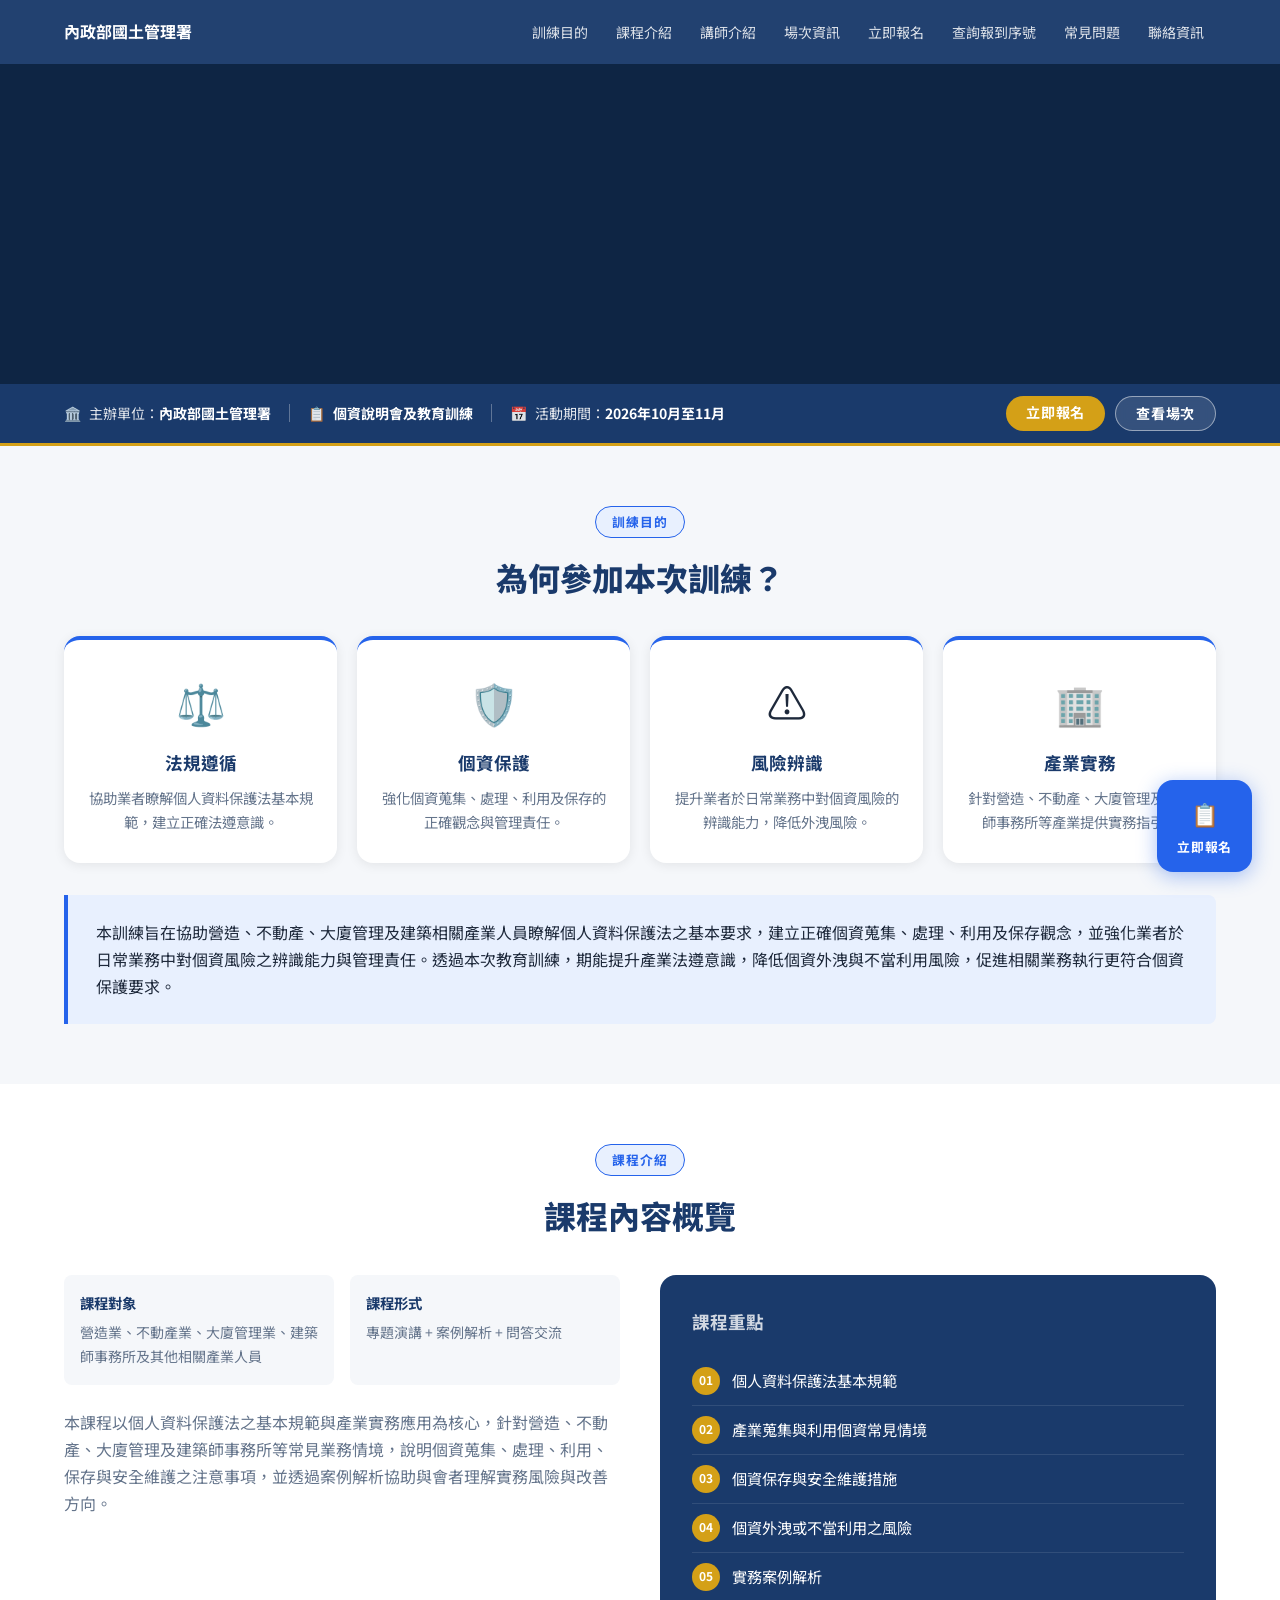
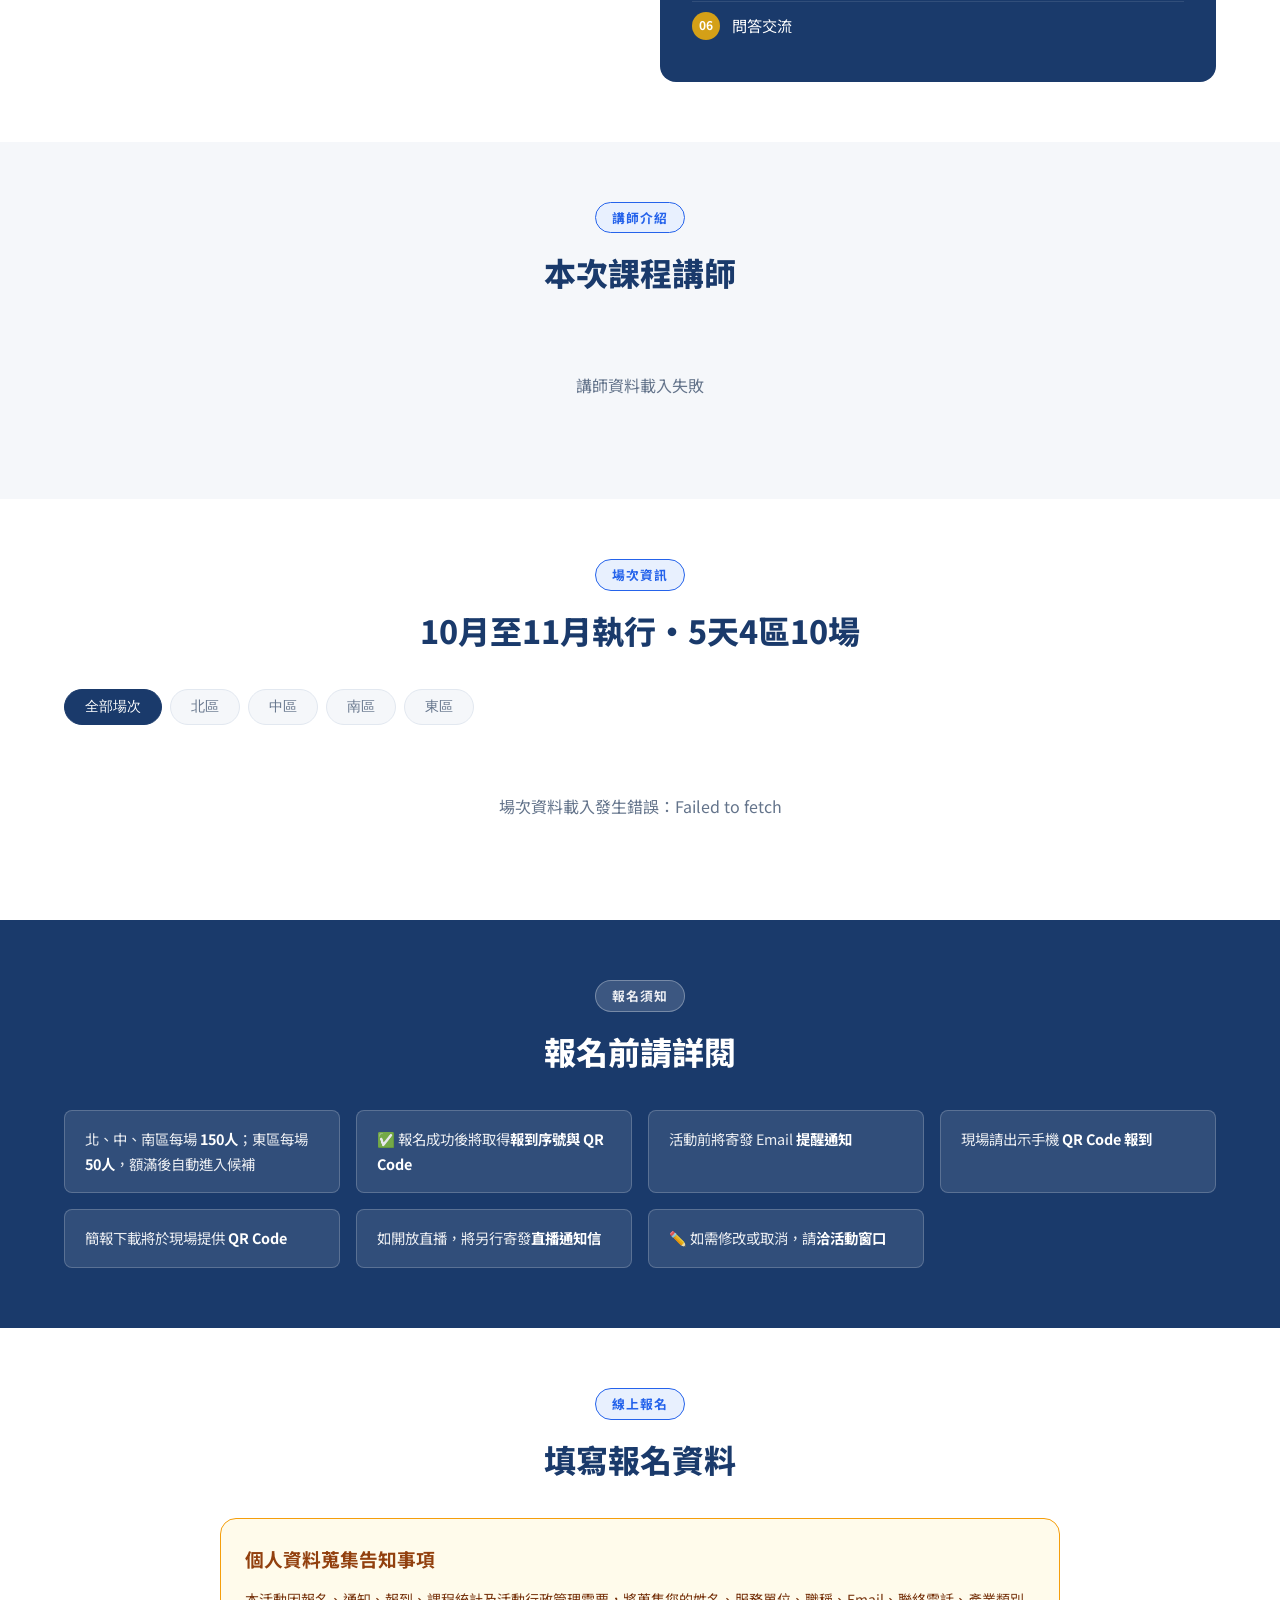
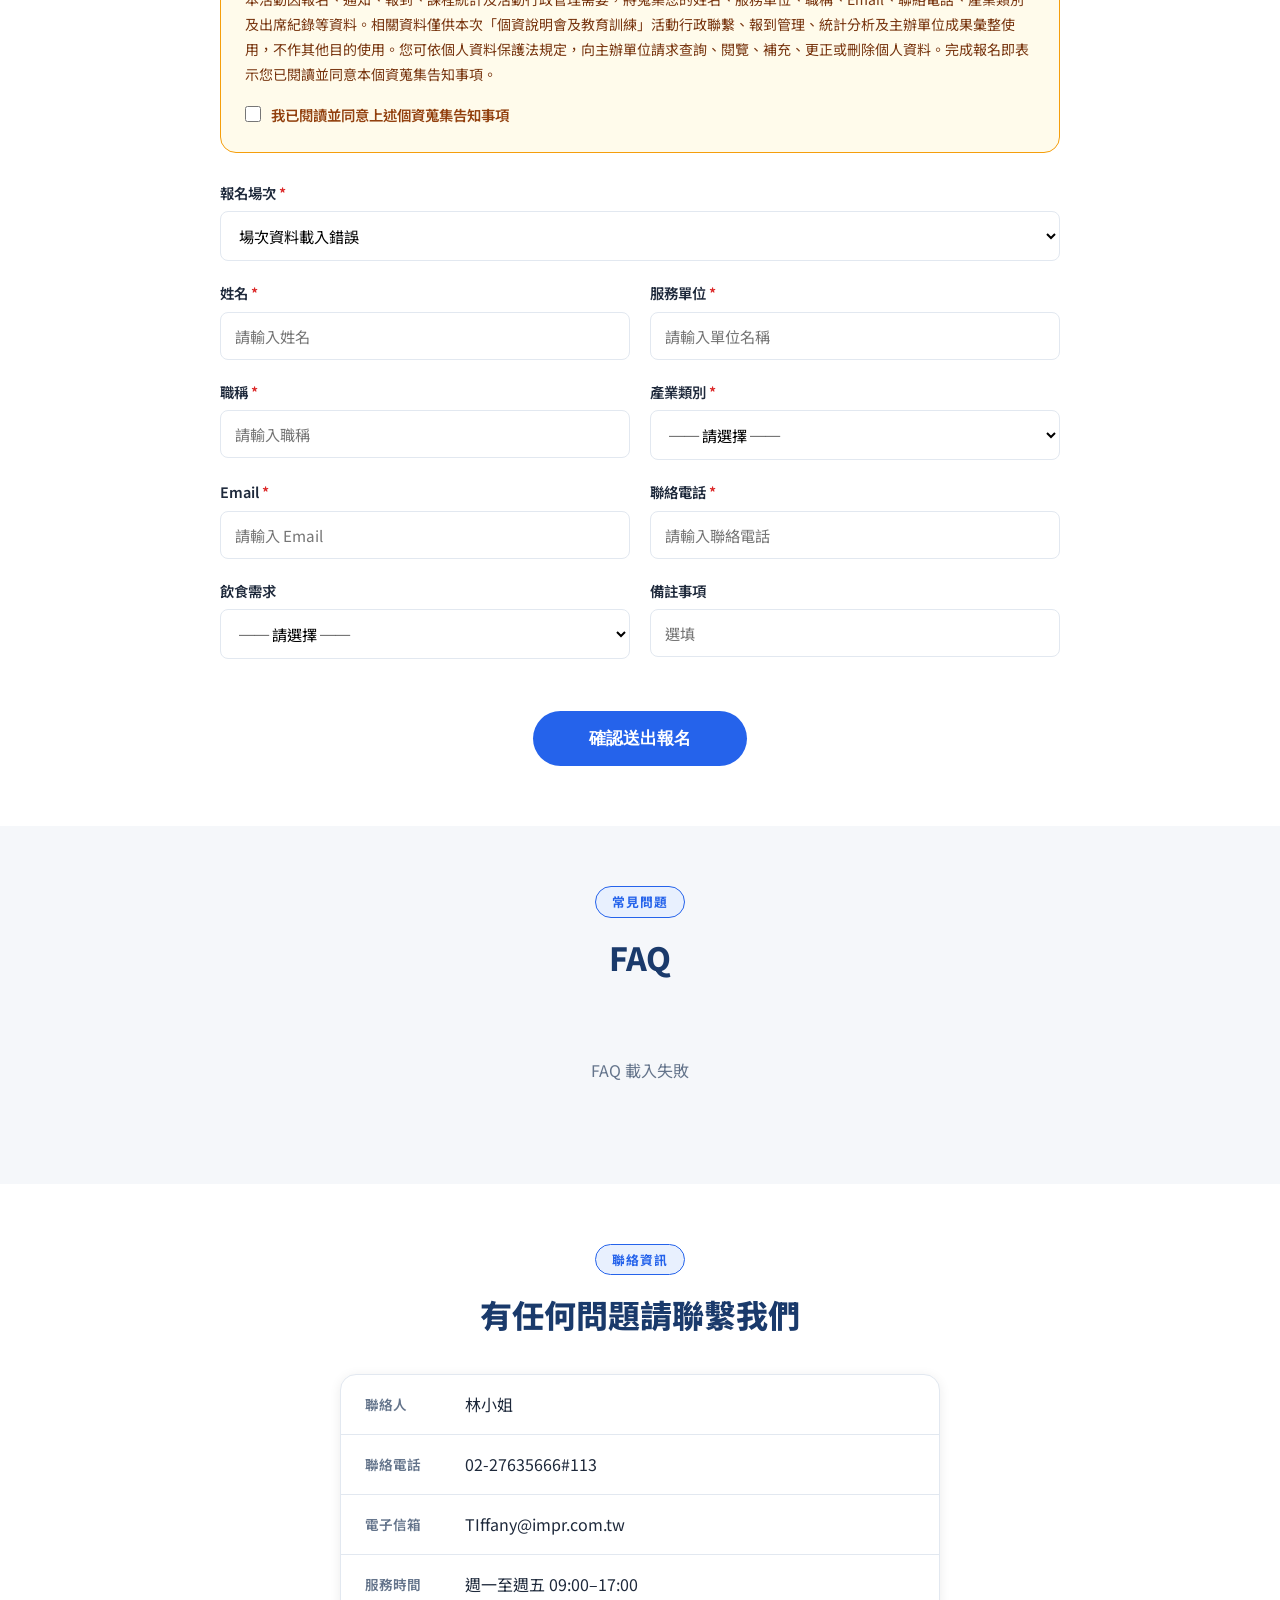
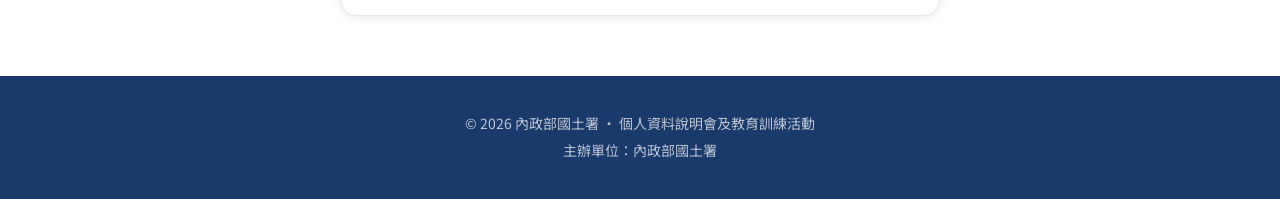
==== index.html @ 1659d357 "Add weekdays and update industry categories" ====
<!DOCTYPE html>
<html lang="zh-TW">
<head>
  <meta charset="UTF-8">
  <meta name="viewport" content="width=device-width, initial-scale=1.0">
  <title>內政部國土署 個資說明會及教育訓練</title>
  <link rel="stylesheet" href="style.css?v=24">
  <script>
  // ── API module (inline) ──
  window.API = (function() {
    var GAS_URL = 'https://script.google.com/macros/s/AKfycbx2A47XxwnnzfSHt6X52Qs-6EMdJ0ucSrpr-gnP9Mv743a0JEgKg4pvzgtmlBfu9cB_/exec';
    async function call(action, data) {
      data = data || {};
      var payload = Object.assign({ action: action }, data);
      var controller = new AbortController();
      var timer = setTimeout(function() { controller.abort(); }, 15000);
      try {
        var resp = await fetch(GAS_URL, {
          method: 'POST',
          redirect: 'follow',
          body: JSON.stringify(payload),
          signal: controller.signal
        });
        return await resp.json();
      } finally {
        clearTimeout(timer);
      }
    }
    return {
      call: call,
      getUrl: function() { return GAS_URL; }
    };
  })();
  </script>
</head>
<body>

<!-- ── 導覽列 ── -->
<nav class="navbar" id="navbar">
  <div class="nav-inner">
    <div class="nav-brand">
      <img id="logoImg" src="https://raw.githubusercontent.com/imprjoseph/training-sign/main/Land_Management.svg" alt="內政部國土署" class="nav-logo" onerror="this.style.display='none'">
      <span class="nav-title">內政部國土管理署</span>
    </div>
    <ul class="nav-links">
      <li><a href="#about">訓練目的</a></li>
      <li><a href="#course">課程介紹</a></li>
      <li><a href="#speakers">講師介紹</a></li>
      <li><a href="#sessions">場次資訊</a></li>
      <li><a href="#register">立即報名</a></li>
      <li><a href="lookup.html">查詢報到序號</a></li>
      <li><a href="#faq">常見問題</a></li>
      <li><a href="#contact">聯絡資訊</a></li>
    </ul>
    <button class="hamburger" onclick="toggleMenu()" aria-label="選單">☰</button>
  </div>
  <div class="mobile-menu" id="mobileMenu">
    <a href="#about" onclick="toggleMenu()">訓練目的</a>
    <a href="#course" onclick="toggleMenu()">課程介紹</a>
    <a href="#speakers" onclick="toggleMenu()">講師介紹</a>
    <a href="#sessions" onclick="toggleMenu()">場次資訊</a>
    <a href="#register" onclick="toggleMenu()">立即報名</a>
    <a href="lookup.html">查詢報到序號</a>
    <a href="#faq" onclick="toggleMenu()">常見問題</a>
    <a href="#contact" onclick="toggleMenu()">聯絡資訊</a>
  </div>
</nav>

<!-- ── Hero Section：純 Banner 版 ── -->
<section class="hero hero-banner-only" id="hero">
  <div class="hero-bg" id="heroBg" style="background-image:url('https://raw.githubusercontent.com/imprjoseph/training-sign/main/WEB_BANNER_1920x480_optimized.webp');"></div>
  <div class="hero-overlay"></div>
</section>

<!-- ── Hero 資訊列 ── -->
<div class="hero-info-bar">
  <div class="hero-info-inner">
    <div class="hero-info-item"><span>🏛️</span><span>主辦單位：<strong id="infoOrganizer">內政部國土管理署</strong></span></div>
    <div class="hero-info-divider"></div>
    <div class="hero-info-item"><span>📋</span><strong id="infoTitle">個資說明會及教育訓練</strong></div>
    <div class="hero-info-divider"></div>
    <div class="hero-info-item"><span>📅</span><span>活動期間：<strong id="infoPeriod">2026年10月至11月</strong></span></div>
    <div class="hero-info-spacer"></div>
    <div class="hero-actions hero-info-actions">
      <a href="#register" class="btn-hero">立即報名</a>
      <a href="#sessions" class="btn-hero-secondary">查看場次</a>
    </div>
  </div>
</div>
<!-- ── 浮動報名按鈕 ── -->
<div class="float-btn" id="floatBtn">
  <a href="#register" class="float-btn-link" id="floatBtnLink">
    <span class="float-icon">📋</span>
    <span class="float-text">立即報名</span>
  </a>
</div>

<!-- ── 訓練目的 ── -->
<section class="section section-gray" id="about">
  <div class="container">
    <div class="section-header">
      <div class="section-tag">訓練目的</div>
      <h2 class="section-title">為何參加本次訓練？</h2>
    </div>
    <div class="about-grid">
        <div class="about-card">
          <div class="about-icon">⚖️</div>
          <h3>法規遵循</h3>
          <p>協助業者瞭解個人資料保護法基本規範，建立正確法遵意識。</p>
        </div>

        <div class="about-card">
          <div class="about-icon">🛡️</div>
          <h3>個資保護</h3>
          <p>強化個資蒐集、處理、利用及保存的正確觀念與管理責任。</p>
        </div>

        <div class="about-card">
          <div class="about-icon">⚠️</div>
          <h3>風險辨識</h3>
          <p>提升業者於日常業務中對個資風險的辨識能力，降低外洩風險。</p>
        </div>

        <div class="about-card">
          <div class="about-icon">🏢</div>
          <h3>產業實務</h3>
          <p>針對營造、不動產、大廈管理及建築師事務所等產業提供實務指引。</p>
        </div>
    </div>
    <div class="about-text" id="aboutText">
      <p>本訓練旨在協助營造、不動產、大廈管理及建築相關產業人員瞭解個人資料保護法之基本要求，建立正確個資蒐集、處理、利用及保存觀念，並強化業者於日常業務中對個資風險之辨識能力與管理責任。透過本次教育訓練，期能提升產業法遵意識，降低個資外洩與不當利用風險，促進相關業務執行更符合個資保護要求。</p>
    </div>
  </div>
</section>

<!-- ── 課程介紹 ── -->
<section class="section" id="course">
  <div class="container">
    <div class="section-header">
      <div class="section-tag">課程介紹</div>
      <h2 class="section-title">課程內容概覽</h2>
    </div>
    <div class="course-layout">
      <div class="course-info">
        <div class="course-meta-grid">
          <div class="course-meta-item">
            <strong>課程對象</strong>
            <p>營造業、不動產業、大廈管理業、建築師事務所及其他相關產業人員</p>
          </div>
          <div class="course-meta-item">
            <strong>課程形式</strong>
            <p>專題演講 + 案例解析 + 問答交流</p>
          </div>
        </div>
        <div class="course-desc" id="courseDesc">
          <p>本課程以個人資料保護法之基本規範與產業實務應用為核心，針對營造、不動產、大廈管理及建築師事務所等常見業務情境，說明個資蒐集、處理、利用、保存與安全維護之注意事項，並透過案例解析協助與會者理解實務風險與改善方向。</p>
        </div>
      </div>
      <div class="course-topics">
        <h3>課程重點</h3>
        <ul class="topic-list">
          <li><span class="topic-num">01</span>個人資料保護法基本規範</li>
          <li><span class="topic-num">02</span>產業蒐集與利用個資常見情境</li>
          <li><span class="topic-num">03</span>個資保存與安全維護措施</li>
          <li><span class="topic-num">04</span>個資外洩或不當利用之風險</li>
          <li><span class="topic-num">05</span>實務案例解析</li>
          <li><span class="topic-num">06</span>問答交流</li>
        </ul>
      </div>
    </div>
  </div>
</section>

<!-- ── 講師介紹 ── -->
<section class="section section-gray" id="speakers">
  <div class="container">
    <div class="section-header">
      <div class="section-tag">講師介紹</div>
      <h2 class="section-title">本次課程講師</h2>
    </div>
    <div class="speakers-grid" id="speakersGrid">
      <div class="loading-state">載入中...</div>
    </div>
  </div>
</section>

<!-- ── 場次資訊 ── -->
<section class="section" id="sessions">
  <div class="container">
    <div class="section-header">
      <div class="section-tag">場次資訊</div>
      <h2 class="section-title">10月至11月執行・5天4區10場</h2>
    </div>
    <div class="sessions-tabs">
      <button class="tab-btn active" onclick="filterSessions('all')">全部場次</button>
      <button class="tab-btn" onclick="filterSessions('北區')">北區</button>
      <button class="tab-btn" onclick="filterSessions('中區')">中區</button>
      <button class="tab-btn" onclick="filterSessions('南區')">南區</button>
      <button class="tab-btn" onclick="filterSessions('東區')">東區</button>
    </div>
    <div class="sessions-grid" id="sessionsGrid">
      <div class="loading-state">載入中...</div>
    </div>
  </div>
</section>

<!-- ── 報名須知 ── -->
<section class="section section-blue" id="notice">
  <div class="container">
    <div class="section-header">
      <div class="section-tag light">報名須知</div>
      <h2 class="section-title light">報名前請詳閱</h2>
    </div>
    <div class="notice-grid">
      <div class="notice-item"> 北、中、南區每場 <strong>150人</strong>；東區每場 <strong>50人</strong>，額滿後自動進入候補</div>
      <div class="notice-item">✅ 報名成功後將取得<strong>報到序號與 QR Code</strong></div>
      <div class="notice-item"> 活動前將寄發 Email <strong>提醒通知</strong></div>
      <div class="notice-item"> 現場請出示手機 <strong>QR Code 報到</strong></div>
      <div class="notice-item"> 簡報下載將於現場提供 <strong>QR Code</strong></div>
      <div class="notice-item"> 如開放直播，將另行寄發<strong>直播通知信</strong></div>
      <div class="notice-item">✏️ 如需修改或取消，請<strong>洽活動窗口</strong></div>
    </div>
  </div>
</section>

<!-- ── 個資宣告 & 報名表單 ── -->
<section class="section" id="register">
  <div class="container">
    <div class="section-header">
      <div class="section-tag">線上報名</div>
      <h2 class="section-title">填寫報名資料</h2>
    </div>

    <!-- 成功畫面 -->
    <div id="successPanel" style="display:none;" class="success-panel">
      <div class="success-icon">✅</div>
      <h2 id="successTitle">報名成功</h2>
      <div class="success-info" id="successInfo"></div>
      <div class="qr-section">
        <p class="qr-label">您的報到 QR Code</p>
        <img id="qrCodeImg" src="" alt="QR Code" class="qr-image">
        <p class="qr-hint">請截圖保存，現場掃碼報到</p>
        <div class="reg-no-box">報到序號：<strong id="regNoDisplay"></strong></div>
      </div>
      <p class="success-note"> 後續將由 Email 寄送確認信，請留意收件匣（含垃圾信件夾）。</p>
      <button class="btn-primary" onclick="resetForm()">返回報名</button>
    </div>

    <!-- 報名表單 -->
    <div id="registerPanel">
      <form id="regForm" class="reg-form" onsubmit="return false;">

        <!-- 個資宣告 -->
        <div class="privacy-box" id="privacyBox">
          <h3 class="privacy-title">個人資料蒐集告知事項</h3>
          <p class="privacy-text" id="privacyText">本活動因報名、通知、報到、課程統計及活動行政管理需要，將蒐集您的姓名、服務單位、職稱、Email、聯絡電話、產業類別及出席紀錄等資料。相關資料僅供本次「個資說明會及教育訓練」活動行政聯繫、報到管理、統計分析及主辦單位成果彙整使用，不作其他目的使用。您可依個人資料保護法規定，向主辦單位請求查詢、閱覽、補充、更正或刪除個人資料。完成報名即表示您已閱讀並同意本個資蒐集告知事項。</p>
          <label class="privacy-check">
            <input type="checkbox" id="privacyConsent" required>
            <span>我已閱讀並同意上述個資蒐集告知事項</span>
          </label>
        </div>

        <!-- 場次選擇 -->
        <div class="form-group">
          <label class="form-label required">報名場次</label>
          <select class="form-control" id="sessionId" required>
            <option value="">── 請選擇場次 ──</option>
          </select>
          <div class="session-quota" id="sessionQuota"></div>
        </div>

        <div class="form-row">
          <div class="form-group">
            <label class="form-label required">姓名</label>
            <input class="form-control" type="text" id="name" placeholder="請輸入姓名" required>
          </div>
          <div class="form-group">
            <label class="form-label required">服務單位</label>
            <input class="form-control" type="text" id="organization" placeholder="請輸入單位名稱" required>
          </div>
        </div>

        <div class="form-row">
          <div class="form-group">
            <label class="form-label required">職稱</label>
            <input class="form-control" type="text" id="jobTitle" placeholder="請輸入職稱" required>
          </div>
          <div class="form-group">
            <label class="form-label required">產業類別</label>
            <select class="form-control" id="industryType" required>
              <option value="">── 請選擇 ──</option>
              <option value="營造業">營造業</option>
              <option value="不動產業">不動產業</option>
              <option value="公寓大廈管理維護公司">公寓大廈管理維護公司</option>
              <option value="建築師事務所">建築師事務所</option>
              <option value="都市更新業務財團法人">都市更新業務財團法人</option>
              <option value="其他">其他</option>
            </select>
          </div>
        </div>

        <div class="form-row">
          <div class="form-group">
            <label class="form-label required">Email</label>
            <input class="form-control" type="email" id="email" placeholder="請輸入 Email" required>
          </div>
          <div class="form-group">
            <label class="form-label required">聯絡電話</label>
            <input class="form-control" type="tel" id="phone" placeholder="請輸入聯絡電話" required>
          </div>
        </div>

        <div class="form-row">
          <div class="form-group">
            <label class="form-label">飲食需求</label>
            <select class="form-control" id="mealType">
              <option value="">── 請選擇 ──</option>
              <option value="葷">葷食</option>
              <option value="素">素食</option>
              <option value="其他">其他</option>
            </select>
          </div>
          <div class="form-group">
            <label class="form-label">備註事項</label>
            <input class="form-control" type="text" id="notes" placeholder="選填">
          </div>
        </div>

        <div class="form-submit">
          <div class="error-msg" id="formError" style="display:none;"></div>
          <button type="button" class="btn-primary btn-large" onclick="submitForm()" id="submitBtn">
            確認送出報名
          </button>
        </div>
      </form>
    </div>
  </div>
</section>

<!-- ── FAQ ── -->
<section class="section section-gray" id="faq">
  <div class="container">
    <div class="section-header">
      <div class="section-tag">常見問題</div>
      <h2 class="section-title">FAQ</h2>
    </div>
    <div class="faq-list" id="faqList">
      <div class="loading-state">載入中...</div>
    </div>
  </div>
</section>

<!-- ── 聯絡資訊 ── -->
<section class="section" id="contact">
  <div class="container">
    <div class="section-header">
      <div class="section-tag">聯絡資訊</div>
      <h2 class="section-title">有任何問題請聯繫我們</h2>
    </div>
    <div class="contact-card" id="contactCard">
      <div class="contact-item">
        <span class="contact-label">聯絡人</span>
        <span id="contactPerson">林小姐</span>
      </div>
      <div class="contact-item">
        <span class="contact-label">聯絡電話</span>
        <span id="contactPhone">02-27635666#113</span>
      </div>
      <div class="contact-item">
        <span class="contact-label">電子信箱</span>
        <span id="contactEmail">TIffany@impr.com.tw</span>
      </div>
      <div class="contact-item">
        <span class="contact-label">服務時間</span>
        <span id="serviceHours">週一至週五 09:00–17:00</span>
      </div>
    </div>
  </div>
</section>

<!-- ── 頁尾 ── -->
<footer class="footer">
  <div class="container">
    <p>© 2026 內政部國土署 · 個人資料說明會及教育訓練活動</p>
    <p>主辦單位：<span id="footerOrganizer">內政部國土署</span></p>
  </div>
</footer>

<!-- ── 講師 Modal ── -->
<div class="modal-overlay" id="speakerModal" onclick="closeSpeakerModal(event)">
  <div class="modal-box">
    <button class="modal-close" onclick="closeSpeakerModal()">✕</button>
    <div id="speakerModalContent"></div>
  </div>
</div>

<script>
// ── 全域狀態 ──
let allSessions = [];
let settings = {};

// ── 初始化 ──
// 使用 DOMContentLoaded，不等待圖片載入完成，避免 Banner/Logo 外部圖片延遲時資料區一直停在「載入中」。
document.addEventListener('DOMContentLoaded', function() {
  loadSettings();
  loadSessions();
  loadSpeakers();
  loadFAQ();
  initScrollBehavior();
});

// ── API 請求 ── (GitHub Pages)
async function api(action, data) {
  data = data || {};
  return API.call(action, data);
}

// ────────────────────────────────────────────────────────────
// ✅ 修正版 loadSettings
// 只有一個函式主體，不再有孤立程式碼段落
// ────────────────────────────────────────────────────────────
async function loadSettings() {
  var res;
  try {
    res = await api('getSettings');
  } catch (err) {
    console.error('getSettings 呼叫失敗：', err);
    return;
  }

  if (!res) {
    console.error('getSettings 無回傳');
    return;
  }

  // 相容兩種後端格式：{success:true,data:{...}} 或直接回傳 {...}
  if (res.success === false) {
    console.error('getSettings 回傳失敗：', res);
    return;
  }

  settings = res.data || res || {};

  // ── Banner 背景圖 ──
  // 優先使用 bannerDataUrl（Base64），其次 bannerUrl（Drive URL）
  var bannerSrc = settings.bannerDataUrl || (settings.bannerUrl ? convertDriveUrl(settings.bannerUrl) : '') || 'https://raw.githubusercontent.com/imprjoseph/training-sign/main/WEB_BANNER_1920x480_optimized.webp';
  if (bannerSrc) {
    var heroBg = document.getElementById('heroBg');
    heroBg.style.backgroundImage = 'url("' + bannerSrc + '")';
    heroBg.style.backgroundSize = 'cover';
    heroBg.style.backgroundPosition = 'center center';
    heroBg.style.backgroundRepeat = 'no-repeat';
    console.log('✅ Banner 已套用');
  var _o = document.getElementById('infoOrganizer'); if (_o && settings.activityOrganizer) _o.textContent = settings.activityOrganizer;
  var _t = document.getElementById('infoTitle');     if (_t && settings.activityTitle)    _t.textContent = settings.activityTitle;
  var _p = document.getElementById('infoPeriod');
  if (_p) {
    // 本期固定於 2026 年 10 月至 11 月執行，避免後端舊設定覆蓋新版活動期間。
    _p.textContent = '2026年10月至11月';
  }
  } else {
    console.warn('⚠️ Settings 裡沒有 bannerUrl 或 bannerDataUrl');
  }

  // ── Logo ──
  var logoSrc = settings.logoDataUrl || (settings.logoUrl ? convertDriveUrl(settings.logoUrl) : '');
  if (logoSrc) {
    var logoImg = document.getElementById('logoImg');
    logoImg.src = logoSrc;
    logoImg.style.display = 'block';
  }

  // ── 內容文字 ──
  if (settings.aboutText) {
    document.getElementById('aboutText').innerHTML = '<p>' + settings.aboutText + '</p>';
  }
  if (settings.courseDesc) {
    document.getElementById('courseDesc').innerHTML = '<p>' + settings.courseDesc + '</p>';
  }

  // ── 聯絡資訊 ──
  // 本期活動窗口固定如下，避免後端舊設定覆蓋新版聯絡資訊。
  document.getElementById('contactPerson').textContent  = '林小姐';
  document.getElementById('contactPhone').textContent   = '02-27635666#113';
  document.getElementById('contactEmail').textContent   = 'TIffany@impr.com.tw';
  document.getElementById('serviceHours').textContent   = settings.serviceHours   || '週一至週五 09:00–17:00';
  document.getElementById('footerOrganizer').textContent = settings.activityOrganizer || '內政部國土管理署';
}

function convertDriveUrl(url) {
  if (!url) return '';
  url = String(url).trim();

  // GitHub blob URL 轉 raw URL
  var gh = url.match(/^https:\/\/github\.com\/([^\/]+)\/([^\/]+)\/blob\/([^\/]+)\/(.+)$/);
  if (gh) {
    return 'https://raw.githubusercontent.com/' + gh[1] + '/' + gh[2] + '/' + gh[3] + '/' + gh[4];
  }

  var fileId = null;

  var m1 = url.match(/\/d\/([a-zA-Z0-9_-]{10,})/);
  if (m1) fileId = m1[1];

  if (!fileId) {
    var m2 = url.match(/[?&]id=([a-zA-Z0-9_-]{10,})/);
    if (m2) fileId = m2[1];
  }

  if (fileId) {
    return 'https://lh3.googleusercontent.com/d/' + fileId;
  }
  return url;
}

function normalizeListResponse(res) {
  // 相容新版 GAS：{success:true,data:[...]} 與舊版 GAS：[...] 兩種格式
  if (Array.isArray(res)) return res;
  if (res && res.success && Array.isArray(res.data)) return res.data;
  return null;
}

// ── 載入場次 ──
async function loadSessions() {
  var grid = document.getElementById('sessionsGrid');
  var select = document.getElementById('sessionId');
  grid.innerHTML = '<div class="loading-state">場次資料載入中...</div>';

  try {
    var res = await api('getSessions');
    console.log('getSessions 回傳：', res);

    var sessions = normalizeListResponse(res);

    if (!sessions) {
      grid.innerHTML = '<div class="empty-state">場次資料載入失敗：後端回傳格式無法辨識，請檢查 GAS getSessions 是否回傳陣列或 {success:true,data:[...]}。</div>';
      if (select) select.innerHTML = '<option value="">場次資料載入失敗</option>';
      return;
    }

    if (sessions.length === 0) {
      grid.innerHTML = '<div class="empty-state">目前尚無場次資料，請確認 Sessions 工作表是否有資料。</div>';
      if (select) select.innerHTML = '<option value="">目前尚無場次資料</option>';
      return;
    }

    allSessions = sessions;
    renderSessionSelect(sessions);
    renderSessionCards(sessions);

  } catch (err) {
    console.error('loadSessions error:', err);
    grid.innerHTML = '<div class="empty-state">場次資料載入發生錯誤：' + err.message + '</div>';
    if (select) select.innerHTML = '<option value="">場次資料載入錯誤</option>';
  }
}

function renderSessionSelect(sessions) {
  const sel = document.getElementById('sessionId');
  sel.innerHTML = '<option value="">── 請選擇場次 ──</option>';
  sessions.forEach(s => {
    if (s.registrationOpen === false || s.registrationOpen === 'FALSE') return;
    const opt = document.createElement('option');
    opt.value = s.sessionId;
    const displayDate = formatDateWithWeekday(s.date);
    const label = s.isFull
      ? s.sessionName + '（' + displayDate + '）【額滿—可候補】'
      : s.sessionName + '（' + displayDate + '）— 剩餘 ' + s.remaining + ' 名';
    opt.textContent = label;
    sel.appendChild(opt);
  });
  sel.addEventListener('change', updateSessionQuota);
}

function updateSessionQuota() {
  const id = document.getElementById('sessionId').value;
  const s = allSessions.find(s => s.sessionId === id);
  const el = document.getElementById('sessionQuota');
  if (!s) { el.innerHTML = ''; return; }
  el.innerHTML = s.isFull
    ? '<span class="quota-full">此場次已額滿，報名後將列為候補</span>'
    : '<span class="quota-ok">✅ 剩餘名額：' + s.remaining + ' / ' + s.capacity + '</span>';
}

function filterSessions(region) {
  document.querySelectorAll('.tab-btn').forEach(b => b.classList.remove('active'));
  event.target.classList.add('active');
  const filtered = region === 'all' ? allSessions : allSessions.filter(s => s.region === region);
  renderSessionCards(filtered);
}


function escapeHtml(value) {
  return String(value || '')
    .replace(/&/g, '&amp;')
    .replace(/</g, '&lt;')
    .replace(/>/g, '&gt;')
    .replace(/"/g, '&quot;')
    .replace(/'/g, '&#39;');
}

function formatMultiline(value) {
  return escapeHtml(value)
    .replace(/\r\n|\r|\n/g, '<br>');
}

function formatDateWithWeekday(value) {
  if (!value) return '待公告';
  const text = String(value).trim();
  if (/\([日一二三四五六]\)/.test(text)) return text;
  const match = text.match(/^(\d{4})[\/-](\d{1,2})[\/-](\d{1,2})/);
  if (!match) return text;
  const date = new Date(Number(match[1]), Number(match[2]) - 1, Number(match[3]));
  const weekday = ['日', '一', '二', '三', '四', '五', '六'][date.getDay()];
  return match[1] + '/' + String(match[2]).padStart(2, '0') + '/' + String(match[3]).padStart(2, '0') + '（' + weekday + '）';
}

function renderSessionCards(sessions) {
  const grid = document.getElementById('sessionsGrid');
  if (!sessions.length) { grid.innerHTML = '<div class="empty-state">無場次資料</div>'; return; }
  grid.innerHTML = sessions.map(s => {
    const isFull = s.isFull;
    const isOpen = s.registrationOpen !== false && s.registrationOpen !== 'FALSE';
    return `
    <div class="session-card ${isFull ? 'is-full' : ''}">
      <div class="session-card-header">
        <span class="session-region">${s.region}</span>
        <span class="session-slot">${s.timeSlot}</span>
      </div>
      <h3 class="session-name">${s.sessionName}</h3>
      <div class="session-details">
        <div class="session-detail"><span></span> ${formatDateWithWeekday(s.date)}</div>
        <div class="session-detail"><span></span> ${s.startTime || '—'} – ${s.endTime || '—'}</div>
        <div class="session-detail"><span></span> ${s.venue || '待公告'}</div>
        <div class="session-detail"><span></span> ${s.address || '—'}</div>
        ${s.transportation ? `<div class="session-detail session-transport"><span></span><div>${formatMultiline(s.transportation)}</div></div>` : ''}
      </div>
      <div class="session-footer">
        <div class="quota-bar">
          <div class="quota-fill" style="width:${Math.min(100, ((s.capacity - s.remaining) / s.capacity) * 100)}%"></div>
        </div>
        <div class="quota-text">${isFull ? '額滿' : '剩餘 ' + s.remaining} / ${s.capacity} 人</div>
        ${isOpen
          ? `<button class="btn-session ${isFull ? 'btn-waitlist' : ''}" onclick="jumpToRegister('${s.sessionId}')">${isFull ? '登記候補' : '我要報名'}</button>`
          : '<span class="badge-closed">報名截止</span>'
        }
      </div>
    </div>`;
  }).join('');
}

// ── 載入講師 ──
async function loadSpeakers() {
  try {
    const res = await api('getSpeakers');
    const grid = document.getElementById('speakersGrid');
    const speakers = normalizeListResponse(res) || [];
    if (!speakers.length) {
      grid.innerHTML = '<div class="empty-state">講師資料稍後公告</div>';
      return;
    }
    grid.innerHTML = speakers.map(s => `
    <div class="speaker-card">
      <div class="speaker-photo-wrap">
        <img class="speaker-photo" src="${s.speakerPhotoUrl || ''}" alt="${s.speakerName}" onerror="this.src='https://via.placeholder.com/120x120?text=講師'">
      </div>
      <div class="speaker-info">
        <h3 class="speaker-name">${s.speakerName}</h3>
        <p class="speaker-org">${s.speakerOrganization}</p>
        <p class="speaker-title-badge">${s.speakerTitle}</p>
        <div class="speaker-tags">${(s.speakerTags||'').split(',').filter(Boolean).map(t=>`<span class="tag">${t.trim()}</span>`).join('')}</div>
        <p class="speaker-short-bio">${s.shortBio || ''}</p>
        <button class="btn-speaker-detail" onclick="openSpeakerModal(${JSON.stringify(s).replace(/"/g,'&quot;')})">查看詳細履歷</button>
      </div>
    </div>`).join('');
  } catch (err) {
    document.getElementById('speakersGrid').innerHTML = '<div class="empty-state">講師資料載入失敗</div>';
    console.error('loadSpeakers error:', err);
  }
}

function openSpeakerModal(s) {
  const content = `
    <div class="modal-speaker">
      <div class="modal-speaker-header">
        <img class="modal-photo" src="${s.speakerPhotoUrl||''}" alt="${s.speakerName}" onerror="this.src='https://via.placeholder.com/80x80?text=講師'">
        <div>
          <h2>${s.speakerName}</h2>
          <p>${s.speakerOrganization} · ${s.speakerTitle}</p>
        </div>
      </div>
      ${s.education  ? `<div class="modal-section"><strong>學歷</strong><p>${s.education}</p></div>` : ''}
      ${s.expertise  ? `<div class="modal-section"><strong>專業領域</strong><p>${s.expertise}</p></div>` : ''}
      ${s.experience ? `<div class="modal-section"><strong>相關經歷</strong><p>${s.experience}</p></div>` : ''}
      ${s.courseFocus? `<div class="modal-section"><strong>本次授課重點</strong><p>${s.courseFocus}</p></div>` : ''}
    </div>`;
  document.getElementById('speakerModalContent').innerHTML = content;
  document.getElementById('speakerModal').classList.add('open');
  document.body.style.overflow = 'hidden';
}

function closeSpeakerModal(e) {
  if (!e || e.target === e.currentTarget) {
    document.getElementById('speakerModal').classList.remove('open');
    document.body.style.overflow = '';
  }
}

// ── 載入 FAQ ──
async function loadFAQ() {
  try {
    const res = await api('getFAQ');
    const list = document.getElementById('faqList');
    const faqs = normalizeListResponse(res) || [];
    if (!faqs.length) { list.innerHTML = '<div class="empty-state">FAQ 稍後公告</div>'; return; }
    list.innerHTML = faqs.map((f, i) => `
    <div class="faq-item">
      <button class="faq-question" onclick="toggleFAQ(${i})">
        <span>Q${String(i+1).padStart(2,'0')} · ${f.question}</span>
        <span class="faq-arrow" id="faqArrow${i}">▼</span>
      </button>
      <div class="faq-answer" id="faqAnswer${i}">${f.answer}</div>
    </div>`).join('');
  } catch (err) {
    document.getElementById('faqList').innerHTML = '<div class="empty-state">FAQ 載入失敗</div>';
    console.error('loadFAQ error:', err);
  }
}

function toggleFAQ(idx) {
  const el = document.getElementById('faqAnswer' + idx);
  const arrow = document.getElementById('faqArrow' + idx);
  el.classList.toggle('open');
  arrow.textContent = el.classList.contains('open') ? '▲' : '▼';
}

// ── 報名表單 ──
function jumpToRegister(sessionId) {
  document.getElementById('sessionId').value = sessionId;
  updateSessionQuota();
  document.getElementById('register').scrollIntoView({ behavior: 'smooth' });
}

async function submitForm() {
  const btn = document.getElementById('submitBtn');
  const errEl = document.getElementById('formError');
  errEl.style.display = 'none';

  if (!document.getElementById('privacyConsent').checked) {
    showError('請勾選個資蒐集同意事項'); return;
  }

  const data = {
    sessionId:    document.getElementById('sessionId').value,
    name:         document.getElementById('name').value.trim(),
    organization: document.getElementById('organization').value.trim(),
    title:        document.getElementById('jobTitle').value.trim(),
    email:        document.getElementById('email').value.trim(),
    phone:        document.getElementById('phone').value.trim(),
    industryType: document.getElementById('industryType').value,
    mealType:     document.getElementById('mealType').value,
    notes:        document.getElementById('notes').value.trim(),
    privacyConsent: true
  };

  const required = {
    sessionId:'場次', name:'姓名', organization:'服務單位',
    title:'職稱', email:'Email', phone:'聯絡電話', industryType:'產業類別'
  };
  for (const [key, label] of Object.entries(required)) {
    if (!data[key]) { showError('請填寫「' + label + '」'); return; }
  }
  if (!/^[^\s@]+@[^\s@]+\.[^\s@]+$/.test(data.email)) { showError('Email 格式不正確'); return; }

  btn.disabled = true;
  btn.textContent = '送出中...';

  try {
    const res = await api('submitRegistration', { data: data });

    if (!res.success) {
      showError(res.error || '報名失敗，請稍後再試');
      btn.disabled = false;
      btn.textContent = '確認送出報名';
      return;
    }

    const d = res.data;
    document.getElementById('registerPanel').style.display = 'none';
    document.getElementById('successPanel').style.display = 'block';
    document.getElementById('successTitle').textContent = d.status === '候補' ? '報名完成（候補）' : '報名成功（正取）';
    document.getElementById('successInfo').innerHTML =
      '<div class="success-row"><strong>姓名</strong>'  + data.name    + '</div>' +
      '<div class="success-row"><strong>場次</strong>'  + d.sessionName + '</div>' +
      '<div class="success-row"><strong>日期</strong>'  + formatDateWithWeekday(d.date) + '</div>' +
      '<div class="success-row"><strong>時間</strong>'  + d.startTime + ' – ' + d.endTime + '</div>' +
      '<div class="success-row"><strong>地點</strong>'  + d.venue       + '</div>' +
      '<div class="success-row"><strong>狀態</strong><span class="status-badge ' +
        (d.status === '候補' ? 'badge-wait' : 'badge-ok') + '">' + d.status + '</span></div>';

    document.getElementById('qrCodeImg').src = d.qrCodeImageUrl;
    document.getElementById('regNoDisplay').textContent = d.registrationNo;
    document.getElementById('successPanel').scrollIntoView({ behavior: 'smooth' });

  } catch (err) {
    showError('系統錯誤，請稍後再試');
    btn.disabled = false;
    btn.textContent = '確認送出報名';
  }
}

function showError(msg) {
  const el = document.getElementById('formError');
  el.textContent = msg;
  el.style.display = 'block';
  el.scrollIntoView({ behavior: 'smooth', block: 'center' });
}

function resetForm() {
  document.getElementById('registerPanel').style.display = 'block';
  document.getElementById('successPanel').style.display = 'none';
  document.getElementById('regForm').reset();
  document.getElementById('submitBtn').disabled = false;
  document.getElementById('submitBtn').textContent = '確認送出報名';
}

// ── 浮動按鈕 & Scroll ──
function initScrollBehavior() {
  const navbar = document.getElementById('navbar');
  const floatBtn = document.getElementById('floatBtn');
  const registerSection = document.getElementById('register');
  window.addEventListener('scroll', () => {
    if (window.scrollY > 80) navbar.classList.add('scrolled');
    else navbar.classList.remove('scrolled');
    const rect = registerSection.getBoundingClientRect();
    const nearForm = rect.top <= 200 && rect.bottom >= 0;
    floatBtn.style.opacity = nearForm ? '0' : '1';
    floatBtn.style.pointerEvents = nearForm ? 'none' : 'auto';
  });
}

function toggleMenu() {
  document.getElementById('mobileMenu').classList.toggle('open');
}
</script>
</body>
</html>
---- style.css ----
/* ══════════════════════════════════════════════
   Style.html — 共用樣式
   配色：深藍 #1a3a6b · 輔助藍 #2563eb · 白 #fff · 淺灰 #f5f7fa
   ══════════════════════════════════════════════ */
@import url('https://fonts.googleapis.com/css2?family=Noto+Sans+TC:wght@400;500;700;900&display=swap');

*, *::before, *::after { box-sizing: border-box; margin: 0; padding: 0; }

:root {
  --primary:    #1a3a6b;
  --primary-l:  #2563eb;
  --primary-xl: #e8f0fe;
  --accent:     #d4a017;
  --text:       #1e293b;
  --text-s:     #64748b;
  --border:     #e2e8f0;
  --gray-bg:    #f5f7fa;
  --white:      #ffffff;
  --success:    #16a34a;
  --warn:       #d97706;
  --danger:     #dc2626;
  --radius:     8px;
  --radius-l:   16px;
  --shadow:     0 2px 12px rgba(0,0,0,.08);
  --shadow-l:   0 8px 32px rgba(0,0,0,.12);
  font-family: 'Noto Sans TC', sans-serif;
}

html { scroll-behavior: smooth; }
body { color: var(--text); background: var(--white); line-height: 1.7; padding-top: 64px; overflow-x: hidden; }

/* ── 導覽列 ── */
.navbar {
  position: fixed; top: 0; left: 0; right: 0; z-index: 900;
  background: rgba(26,58,107,0.96); backdrop-filter: blur(8px);
  transition: box-shadow .3s;
}
.navbar.scrolled { box-shadow: 0 4px 24px rgba(0,0,0,.2); }
.nav-inner {
  max-width: 1200px; margin: 0 auto; padding: 0 24px;
  height: 64px; display: flex; align-items: center; justify-content: space-between;
}
.nav-brand { display: flex; align-items: center; gap: 10px; }
.nav-logo { height: 36px; width: auto; }
.nav-title { color: #fff; font-weight: 700; font-size: 1rem; white-space: nowrap; }
.nav-links { list-style: none; display: flex; gap: 4px; }
.nav-links a {
  color: rgba(255,255,255,.85); text-decoration: none;
  padding: 6px 12px; border-radius: 6px; font-size: .875rem;
  transition: all .2s;
}
.nav-links a:hover { color: #fff; background: rgba(255,255,255,.15); }
.hamburger { display: none; background: none; border: none; color: #fff; font-size: 1.5rem; cursor: pointer; }
.mobile-menu { display: none; flex-direction: column; background: var(--primary); }
.mobile-menu a { color: #fff; text-decoration: none; padding: 12px 24px; border-bottom: 1px solid rgba(255,255,255,.1); }
.mobile-menu.open { display: flex; }

/* ── Hero ── */
.hero {
  position: relative;
  /* 原圖為 1920 × 480（4:1）；依原始比例縮放，避免 cover 放大後裁掉左側標題。 */
  height: clamp(96px, 25vw, 480px);
  min-height: 0;
  display: flex;
  align-items: flex-end;
  overflow: hidden;
  background: #0f2544;
}

.hero-banner-only {
  height: clamp(96px, 25vw, 480px);
  min-height: 0;
}

.hero-bg {
  position: absolute;
  inset: 0;
  background-image: url('https://raw.githubusercontent.com/imprjoseph/training-sign/main/WEB_BANNER_1920x480_optimized.webp');
  background-color: #0f2544;
  background-size: cover;
  background-position: center center;
  background-repeat: no-repeat;
}

.hero-overlay {
  position: absolute;
  inset: 0;
  background: rgba(10, 35, 70, 0.12);
  pointer-events: none;
}

.hero-content {
  position: relative;
  z-index: 1;
  max-width: 1200px;
  margin: 0 auto;
  padding: 0 24px;
  text-align: center;
  color: #fff;
}

.hero-content-minimal {
  width: 100%;
  height: 100%;
  max-width: 1200px;
  margin: 0 auto;
  padding: 0 64px 40px;
  display: flex;
  align-items: flex-end;
  justify-content: flex-end;
}

.hero-content-full {
  width: 100%;
  max-width: 900px;
  margin: 0 auto;
  padding: 0 24px;
  display: flex;
  flex-direction: column;
  align-items: center;
  justify-content: center;
  text-align: center;
  gap: 16px;
}

.hero-org-tag {
  display: inline-block;
  background: rgba(255,255,255,.18);
  border: 1px solid rgba(255,255,255,.4);
  color: #fff;
  font-size: .82rem;
  font-weight: 700;
  padding: 5px 16px;
  border-radius: 20px;
  letter-spacing: .08em;
  backdrop-filter: blur(4px);
}

.hero-title {
  color: #fff;
  font-size: clamp(1.6rem, 4vw, 2.4rem);
  font-weight: 900;
  line-height: 1.3;
  margin: 0;
  text-shadow: 0 2px 12px rgba(0,0,0,.35);
  letter-spacing: .03em;
}

.hero-subtitle {
  color: rgba(255,255,255,.88);
  font-size: clamp(.875rem, 2vw, 1.05rem);
  margin: 0;
  line-height: 1.6;
  text-shadow: 0 1px 6px rgba(0,0,0,.3);
}

.hero-meta {
  display: flex;
  gap: 20px;
  flex-wrap: wrap;
  justify-content: center;
}

.hero-meta-item {
  background: rgba(255,255,255,.12);
  color: rgba(255,255,255,.9);
  font-size: .85rem;
  font-weight: 600;
  padding: 5px 14px;
  border-radius: 20px;
  backdrop-filter: blur(4px);
}

.hero-actions {
  display: flex;
  gap: 16px;
  flex-wrap: wrap;
  justify-content: flex-end;
}

.btn-hero {
  display: inline-block;
  background: var(--accent);
  color: #fff;
  padding: 14px 46px;
  border-radius: 50px;
  font-size: 1.05rem;
  font-weight: 700;
  text-decoration: none;
  letter-spacing: .05em;
  box-shadow: 0 4px 20px rgba(212,160,23,.4);
  transition: all .3s;
}

.btn-hero:hover {
  background: #b8890f;
  transform: translateY(-2px);
  box-shadow: 0 6px 28px rgba(212,160,23,.5);
}

.btn-hero-secondary {
  display: inline-block;
  background: rgba(255,255,255,.16);
  color: #fff;
  border: 1px solid rgba(255,255,255,.48);
  padding: 14px 42px;
  border-radius: 50px;
  font-size: 1.05rem;
  font-weight: 700;
  text-decoration: none;
  letter-spacing: .05em;
  backdrop-filter: blur(6px);
  transition: all .3s;
}

.btn-hero-secondary:hover {
  background: rgba(255,255,255,.26);
  transform: translateY(-2px);
}

/* ── 浮動按鈕 ── */
.float-btn {
  position: fixed; bottom: 28px; right: 28px; z-index: 800;
  transition: opacity .3s;
  opacity: 0;
  pointer-events: none;
}
.float-btn-link {
  display: flex; flex-direction: column; align-items: center; gap: 4px;
  background: var(--primary-l); color: #fff; text-decoration: none;
  padding: 14px 20px; border-radius: 16px;
  box-shadow: 0 4px 20px rgba(37,99,235,.4);
  transition: all .3s;
}
.float-btn-link:hover { background: var(--primary); transform: translateY(-2px); }
.float-icon { font-size: 1.4rem; }
.float-text { font-size: .8rem; font-weight: 700; letter-spacing: .05em; }

/* ── Container & Section ── */
.container { max-width: 1200px; margin: 0 auto; padding: 0 24px; }
.section { padding: 60px 0; }
.section-gray { background: var(--gray-bg); }
.section-blue { background: var(--primary); }

.section-header { text-align: center; margin-bottom: 32px; }
.section-tag {
  display: inline-block; background: var(--primary-xl); color: var(--primary-l);
  border: 1px solid var(--primary-l); padding: 4px 16px; border-radius: 20px;
  font-size: .8rem; font-weight: 700; letter-spacing: .08em;
  text-transform: uppercase; margin-bottom: 12px;
}
.section-tag.light { background: rgba(255,255,255,.15); color: rgba(255,255,255,.9); border-color: rgba(255,255,255,.3); }
.section-title { font-size: clamp(1.5rem, 3vw, 2rem); font-weight: 800; color: var(--primary); }
.section-title.light { color: #fff; }

/* ── About Grid ── */
.about-grid { display: grid; grid-template-columns: repeat(4, 1fr); gap: 20px; margin-bottom: 32px; }
.about-card {
  background: var(--white); border-radius: var(--radius-l); padding: 28px 24px;
  box-shadow: var(--shadow); text-align: center; border-top: 4px solid var(--primary-l);
  transition: transform .2s;
}
.about-card:hover { transform: translateY(-4px); box-shadow: var(--shadow-l); }
.about-icon { font-size: 2.5rem; margin-bottom: 12px; }
.about-card h3 { font-size: 1.1rem; color: var(--primary); margin-bottom: 8px; font-weight: 700; }
.about-card p { color: var(--text-s); font-size: .9rem; }
.about-text {
  background: var(--primary-xl); border-left: 4px solid var(--primary-l);
  border-radius: 0 var(--radius) var(--radius) 0; padding: 24px 28px; color: var(--text);
}

/* ── Course ── */
.course-layout { display: grid; grid-template-columns: 1fr 1fr; gap: 40px; align-items: start; }
.course-meta-grid { display: grid; grid-template-columns: 1fr 1fr; gap: 16px; margin-bottom: 24px; }
.course-meta-item { background: var(--gray-bg); border-radius: var(--radius); padding: 16px; }
.course-meta-item strong { display: block; color: var(--primary); margin-bottom: 6px; font-size: .9rem; }
.course-meta-item p { color: var(--text-s); font-size: .875rem; }
.course-desc { color: var(--text-s); }
.course-topics { background: var(--primary); border-radius: var(--radius-l); padding: 32px; color: #fff; }
.course-topics h3 { margin-bottom: 20px; font-size: 1.1rem; font-weight: 700; opacity: .8; }
.topic-list { list-style: none; }
.topic-list li { display: flex; align-items: center; gap: 12px; padding: 10px 0; border-bottom: 1px solid rgba(255,255,255,.1); font-size: .95rem; }
.topic-list li:last-child { border-bottom: none; }
.topic-num { background: var(--accent); color: #fff; width: 28px; height: 28px; border-radius: 50%; display: flex; align-items: center; justify-content: center; font-size: .75rem; font-weight: 700; flex-shrink: 0; }

/* ── Speakers ── */
.speakers-grid { display: grid; grid-template-columns: repeat(auto-fit, minmax(300px, 1fr)); gap: 24px; }
.speaker-card {
  background: var(--white); border-radius: var(--radius-l); padding: 28px;
  box-shadow: var(--shadow); display: flex; gap: 20px;
  transition: transform .2s;
}
.speaker-card:hover { transform: translateY(-3px); box-shadow: var(--shadow-l); }
.speaker-photo-wrap { flex-shrink: 0; }
.speaker-photo { width: 90px; height: 90px; border-radius: 50%; object-fit: cover; border: 3px solid var(--primary-xl); }
.speaker-name { font-size: 1.1rem; font-weight: 700; color: var(--primary); }
.speaker-org { color: var(--text-s); font-size: .875rem; margin: 2px 0; }
.speaker-title-badge { display: inline-block; background: var(--primary-xl); color: var(--primary-l); padding: 2px 10px; border-radius: 12px; font-size: .8rem; margin: 6px 0; }
.speaker-tags { display: flex; flex-wrap: wrap; gap: 6px; margin: 6px 0; }
.tag { background: var(--gray-bg); color: var(--text-s); padding: 2px 10px; border-radius: 12px; font-size: .75rem; }
.speaker-short-bio { color: var(--text-s); font-size: .875rem; margin: 8px 0; line-height: 1.6; }
.btn-speaker-detail {
  background: none; border: 1px solid var(--primary-l); color: var(--primary-l);
  padding: 6px 14px; border-radius: 6px; font-size: .8rem; cursor: pointer;
  transition: all .2s;
}
.btn-speaker-detail:hover { background: var(--primary-xl); }

/* ── Sessions ── */
.sessions-tabs { display: flex; gap: 8px; flex-wrap: wrap; margin-bottom: 28px; }
.tab-btn {
  background: var(--gray-bg); border: 1px solid var(--border); color: var(--text-s);
  padding: 8px 20px; border-radius: 30px; font-size: .875rem; cursor: pointer;
  transition: all .2s;
}
.tab-btn.active, .tab-btn:hover { background: var(--primary); color: #fff; border-color: var(--primary); }
.sessions-grid { display: grid; grid-template-columns: repeat(auto-fit, minmax(320px, 1fr)); gap: 16px; }
.session-card {
  background: var(--white); border-radius: var(--radius-l); padding: 14px 16px;
  box-shadow: var(--shadow); border: 1px solid var(--border);
  transition: transform .2s;
  display: flex;
  flex-direction: column;
}
.session-card:hover { transform: translateY(-3px); box-shadow: var(--shadow-l); }
.session-card.is-full { opacity: .85; }
.session-card-header { display: flex; gap: 8px; margin-bottom: 6px; }
.session-region { background: var(--primary); color: #fff; padding: 3px 12px; border-radius: 20px; font-size: .8rem; font-weight: 700; }
.session-slot { background: var(--primary-xl); color: var(--primary-l); padding: 3px 12px; border-radius: 20px; font-size: .8rem; }
.session-name { font-size: 1rem; font-weight: 700; color: var(--primary); margin-bottom: 6px; }
.session-details { display: flex; flex-direction: column; gap: 1px; margin-bottom: 6px; }
.session-detail { font-size: .85rem; color: var(--text-s); padding: 0; display: flex; gap: 6px; align-items: flex-start; line-height: 1.35; }
.quota-bar { height: 5px; background: #e2e8f0; border-radius: 3px; margin-bottom: 4px; overflow: hidden; }
.quota-fill { height: 100%; background: linear-gradient(90deg, #16a34a, #22c55e); border-radius: 3px; transition: width .5s; }
.quota-text { font-size: .8rem; color: var(--text-s); margin-bottom: 12px; }
.btn-session {
  width: 100%; padding: 10px; border: none; border-radius: var(--radius);
  background: var(--primary-l); color: #fff; font-size: .9rem; font-weight: 700;
  cursor: pointer; transition: all .2s;
}
.btn-session:hover { background: var(--primary); }
.btn-session.btn-waitlist { background: var(--warn); }
.badge-closed { display: block; text-align: center; color: var(--text-s); font-size: .85rem; }

/* ── Notice ── */
.notice-grid { display: grid; grid-template-columns: repeat(auto-fit, minmax(240px, 1fr)); gap: 16px; }
.notice-item {
  background: rgba(255,255,255,.1); border: 1px solid rgba(255,255,255,.2);
  border-radius: var(--radius); padding: 16px 20px; color: rgba(255,255,255,.9);
  font-size: .9rem;
}
.notice-item strong { color: #fff; }

/* ── Privacy & Form ── */
.privacy-box {
  background: #fffbeb; border: 1px solid #f59e0b; border-radius: var(--radius-l);
  padding: 24px; margin-bottom: 28px;
}
.privacy-title { font-weight: 700; color: #92400e; margin-bottom: 12px; }
.privacy-text { font-size: .875rem; color: #78350f; line-height: 1.8; margin-bottom: 16px; }
.privacy-check { display: flex; align-items: flex-start; gap: 10px; cursor: pointer; font-size: .9rem; font-weight: 600; color: #92400e; }
.privacy-check input { margin-top: 3px; width: 16px; height: 16px; cursor: pointer; }
.reg-form { max-width: 840px; margin: 0 auto; }
.form-group { margin-bottom: 20px; }
.form-row { display: grid; grid-template-columns: 1fr 1fr; gap: 20px; }
.form-label { display: block; font-weight: 600; color: var(--text); margin-bottom: 6px; font-size: .9rem; }
.form-label.required::after { content: ' *'; color: var(--danger); }
.form-control {
  width: 100%; padding: 12px 14px; border: 1.5px solid var(--border);
  border-radius: var(--radius); font-size: .95rem; font-family: inherit;
  transition: border-color .2s, box-shadow .2s; background: var(--white);
}
.form-control:focus { outline: none; border-color: var(--primary-l); box-shadow: 0 0 0 3px rgba(37,99,235,.12); }
.session-quota { margin-top: 6px; font-size: .875rem; }
.quota-ok { color: var(--success); }
.quota-full { color: var(--warn); }
.form-submit { text-align: center; margin-top: 32px; }
.error-msg { background: #fee2e2; color: var(--danger); border: 1px solid #fca5a5; border-radius: var(--radius); padding: 12px 16px; margin-bottom: 16px; font-size: .9rem; }
.btn-primary {
  display: inline-block; background: var(--primary-l); color: #fff;
  border: none; padding: 12px 32px; border-radius: var(--radius);
  font-size: .95rem; font-weight: 700; cursor: pointer; transition: all .2s;
}
.btn-primary:hover { background: var(--primary); }
.btn-primary:disabled { opacity: .6; cursor: not-allowed; }
.btn-large { padding: 16px 56px; font-size: 1.05rem; border-radius: 50px; }

/* ── Success Panel ── */
.success-panel {
  max-width: 600px; margin: 0 auto; text-align: center;
  padding: 40px 24px;
}
.success-icon { font-size: 4rem; margin-bottom: 16px; }
.success-panel h2 { font-size: 1.75rem; color: var(--primary); margin-bottom: 24px; }
.success-info {
  background: var(--gray-bg); border-radius: var(--radius-l);
  padding: 20px; margin-bottom: 28px; text-align: left;
}
.success-row { display: flex; gap: 16px; padding: 8px 0; border-bottom: 1px solid var(--border); font-size: .9rem; }
.success-row:last-child { border-bottom: none; }
.success-row strong { color: var(--text-s); width: 60px; flex-shrink: 0; }
.status-badge { padding: 2px 12px; border-radius: 12px; font-weight: 700; font-size: .875rem; }
.badge-ok { background: #dcfce7; color: var(--success); }
.badge-wait { background: #fef3c7; color: var(--warn); }
.qr-section { margin: 24px 0; }
.qr-label { font-weight: 700; color: var(--primary); margin-bottom: 12px; }
.qr-image { width: 200px; height: 200px; border: 4px solid var(--border); border-radius: var(--radius); }
.qr-hint { color: var(--text-s); font-size: .85rem; margin-top: 8px; }
.reg-no-box { background: var(--primary-xl); color: var(--primary); padding: 10px 20px; border-radius: var(--radius); display: inline-block; font-size: .9rem; margin-top: 12px; }
.success-note { color: var(--text-s); font-size: .875rem; margin: 20px 0 24px; }

/* ── FAQ ── */
.faq-list { max-width: 800px; margin: 0 auto; }
.faq-item { border: 1px solid var(--border); border-radius: var(--radius); margin-bottom: 10px; overflow: hidden; }
.faq-question {
  width: 100%; display: flex; justify-content: space-between; align-items: center;
  padding: 16px 20px; background: var(--white); border: none; cursor: pointer;
  font-size: .95rem; font-weight: 600; color: var(--primary); text-align: left;
  transition: background .2s;
}
.faq-question:hover { background: var(--primary-xl); }
.faq-arrow { color: var(--text-s); flex-shrink: 0; margin-left: 12px; }
.faq-answer { display: none; padding: 16px 20px; background: var(--gray-bg); color: var(--text-s); font-size: .9rem; line-height: 1.7; border-top: 1px solid var(--border); }
.faq-answer.open { display: block; }

/* ── Contact ── */
.contact-card {
  max-width: 600px; margin: 0 auto;
  background: var(--white); border: 1px solid var(--border);
  border-radius: var(--radius-l); overflow: hidden; box-shadow: var(--shadow);
}
.contact-item { display: flex; gap: 20px; padding: 16px 24px; border-bottom: 1px solid var(--border); align-items: center; }
.contact-item:last-child { border-bottom: none; }
.contact-label { color: var(--text-s); font-size: .85rem; width: 80px; flex-shrink: 0; font-weight: 600; }

/* ── Footer ── */
.footer { background: var(--primary); color: rgba(255,255,255,.7); text-align: center; padding: 32px 24px; }
.footer p { font-size: .875rem; margin: 4px 0; }

/* ── Modal ── */
.modal-overlay {
  display: none; position: fixed; inset: 0; z-index: 1000;
  background: rgba(0,0,0,.5); backdrop-filter: blur(4px);
  align-items: center; justify-content: center; padding: 20px;
}
.modal-overlay.open { display: flex; }
.modal-box {
  background: var(--white); border-radius: var(--radius-l);
  max-width: 640px; width: 100%; max-height: 90vh; overflow-y: auto;
  padding: 32px; position: relative;
  box-shadow: 0 20px 60px rgba(0,0,0,.2);
}
.modal-close {
  position: absolute; top: 16px; right: 16px;
  background: none; border: 1px solid var(--border); width: 32px; height: 32px;
  border-radius: 50%; cursor: pointer; font-size: 1rem; color: var(--text-s);
}
.modal-speaker-header { display: flex; gap: 16px; align-items: center; margin-bottom: 20px; }
.modal-photo { width: 80px; height: 80px; border-radius: 50%; object-fit: cover; }
.modal-speaker-header h2 { font-size: 1.25rem; color: var(--primary); }
.modal-speaker-header p { color: var(--text-s); font-size: .875rem; }
.modal-section { margin-bottom: 16px; }
.modal-section strong { display: block; color: var(--primary); margin-bottom: 6px; font-size: .875rem; font-weight: 700; }
.modal-section p { color: var(--text-s); font-size: .9rem; line-height: 1.7; }

/* ── 工具 ── */
.loading-state, .empty-state { text-align: center; padding: 40px; color: var(--text-s); }

/* ══ Admin / Checkin 共用 ══ */
.admin-btn {
  padding: 8px 16px; border: none; border-radius: var(--radius);
  cursor: pointer; font-size: .875rem; font-weight: 600; transition: all .2s;
}
.admin-btn-primary { background: var(--primary-l); color: #fff; }
.admin-btn-primary:hover { background: var(--primary); }
.admin-btn-danger { background: var(--danger); color: #fff; }
.admin-btn-outline { background: none; border: 1px solid var(--border); color: var(--text-s); }
.admin-btn-outline:hover { background: var(--gray-bg); }
.admin-table { width: 100%; border-collapse: collapse; font-size: .875rem; }
.admin-table th { background: var(--primary); color: #fff; padding: 10px 14px; text-align: left; font-weight: 600; }
.admin-table td { padding: 10px 14px; border-bottom: 1px solid var(--border); vertical-align: middle; }
.admin-table tr:hover td { background: var(--gray-bg); }
.badge { display: inline-block; padding: 2px 10px; border-radius: 12px; font-size: .78rem; font-weight: 700; }
.badge-confirmed { background: #dcfce7; color: var(--success); }
.badge-waitlist  { background: #fef3c7; color: var(--warn); }
.badge-cancelled { background: #fee2e2; color: var(--danger); }
.badge-checkin   { background: #dbeafe; color: #1d4ed8; }

/* ── RWD ── */
@media (max-width: 1024px) {
  .nav-inner { padding: 0 18px; }
  .nav-links a { padding: 6px 8px; font-size: .82rem; }
  .about-grid { grid-template-columns: repeat(2, minmax(0, 1fr)); }
  .sessions-grid { grid-template-columns: repeat(2, minmax(0, 1fr)); gap: 16px; }
  .course-layout { gap: 28px; }
}

@media (max-width: 768px) {
  body { padding-top: 60px; }
  .nav-inner { height: 60px; padding: 0 16px; }
  .nav-links { display: none; }
  .hamburger { display: block; }
  .nav-brand { min-width: 0; }
  .nav-title { font-size: .9rem; overflow: hidden; text-overflow: ellipsis; }
  .nav-logo { height: 32px; }

  .hero,
  .hero-banner-only { height: clamp(96px, 25vw, 480px); min-height: 0; }
  .hero-bg { background-size: cover; background-position: center center; }
  .hero-overlay { background: rgba(10, 35, 70, 0.22); }
  .hero-content-minimal { padding: 0 16px 20px; justify-content: center; align-items: flex-end; }
  .hero-actions { justify-content: center; gap: 10px; }
  .btn-hero,
  .btn-hero-secondary { padding: 10px 24px; font-size: .92rem; }

  .hero-info-inner { flex-direction: column; align-items: flex-start; gap: 6px; padding: 0 20px; }
  .hero-info-divider { display: none; }
  .hero-info-item { font-size: .82rem; line-height: 1.5; }

  .container { padding: 0 18px; }
  .section { padding: 48px 0; }
  .section-header { margin-bottom: 28px; }
  .section-title { font-size: 1.45rem; line-height: 1.35; }
  .about-grid,
  .sessions-grid,
  .course-layout,
  .course-meta-grid,
  .form-row { grid-template-columns: 1fr; }
  .about-card,
  .session-card,
  .course-meta-item,
  .privacy-box,
  .success-box,
  .contact-card { width: 100%; }
  .sessions-tabs { overflow-x: auto; justify-content: flex-start; padding-bottom: 4px; }
  .tab-btn { flex: 0 0 auto; }
  .float-btn { bottom: 16px; right: 16px; }
}

@media (max-width: 480px) {
  .hero,
  .hero-banner-only { height: clamp(96px, 25vw, 480px); min-height: 0; }
  .hero-content-minimal { padding-bottom: 16px; }
  .hero-actions { width: 100%; }
  .btn-hero,
  .btn-hero-secondary { flex: 1 1 130px; padding: 9px 12px; font-size: .86rem; text-align: center; }
  .section { padding: 40px 0; }
  .notice-grid { grid-template-columns: 1fr; }
  .form-control { font-size: 16px; }
}
/* ── 補充 JS render 用到的 class ── */
.hero-info-bar { background: var(--primary); border-bottom: 3px solid var(--accent); padding: 12px 0; }
.hero-info-inner { width: 100%; max-width: 1200px; margin: 0 auto; padding: 0 24px; display: flex; align-items: center; justify-content: center; gap: 32px; flex-wrap: wrap; }
.hero-info-item { display: flex; align-items: center; gap: 8px; color: rgba(255,255,255,.88); font-size: .875rem; }
.hero-info-item strong { color: #fff; font-weight: 700; }
.hero-info-divider { width: 1px; height: 18px; background: rgba(255,255,255,.3); }
.course-info { display: flex; flex-direction: column; min-width: 0; }
.session-footer { margin-top: auto; }
.speaker-info { padding-top: 8px; }
.modal-speaker-photo { width: 100%; max-height: 220px; object-fit: cover; object-position: top; border-radius: var(--radius-l) var(--radius-l) 0 0; display: block; }
.modal-speaker-body { padding: 20px 24px 28px; }
.modal-speaker-name { font-size: 1.3rem; font-weight: 900; color: var(--primary); margin-bottom: 4px; }
.modal-speaker-title { font-size: .9rem; color: var(--text-s); margin-bottom: 12px; }
.modal-speaker-tags { display: flex; flex-wrap: wrap; gap: 6px; margin-bottom: 16px; }
.modal-speaker-section { margin-bottom: 14px; }
.modal-speaker-section h4 { font-size: .78rem; font-weight: 700; color: var(--primary-l); text-transform: uppercase; letter-spacing: .06em; margin-bottom: 6px; }
.modal-speaker-section p { font-size: .875rem; color: var(--text-s); line-height: 1.75; }
.session-card { display: flex; flex-direction: column;
  display: flex;
  flex-direction: column;
}


/* ── Banner 下方資訊列：按鈕移至右側 ── */
.hero-info-inner {
  justify-content: flex-start;
  gap: 18px;
}

.hero-info-spacer {
  flex: 1 1 auto;
  min-width: 16px;
}

.hero-info-actions {
  margin-left: auto;
  flex: 0 0 auto;
  gap: 10px;
  justify-content: flex-end;
  flex-wrap: nowrap;
}

.hero-info-bar .btn-hero,
.hero-info-bar .btn-hero-secondary {
  padding: 8px 20px;
  font-size: .88rem;
  line-height: 1.2;
  box-shadow: none;
  white-space: nowrap;
}

.hero-info-bar .btn-hero-secondary {
  background: rgba(255,255,255,.12);
}

@media (max-width: 768px) {
  .hero-info-inner {
    flex-direction: column;
    align-items: stretch;
    gap: 8px;
    padding: 0 16px;
  }

  .hero-info-spacer,
  .hero-info-divider {
    display: none;
  }

  .hero-info-actions {
    width: 100%;
    margin-left: 0;
    justify-content: flex-start;
    flex-wrap: wrap;
    padding-top: 4px;
  }

  .hero-info-bar .btn-hero,
  .hero-info-bar .btn-hero-secondary {
    flex: 1 1 130px;
    text-align: center;
    padding: 10px 12px;
  }
}

/* ── 場次交通資訊換行顯示 ── */
.session-transport {
  margin-top: 6px;
  padding: 8px 10px;
  background: #f8faff;
  border-radius: 8px;
  line-height: 1.55;
}

.session-transport span {
  display: none;
}

.session-transport div {
  white-space: normal;
}
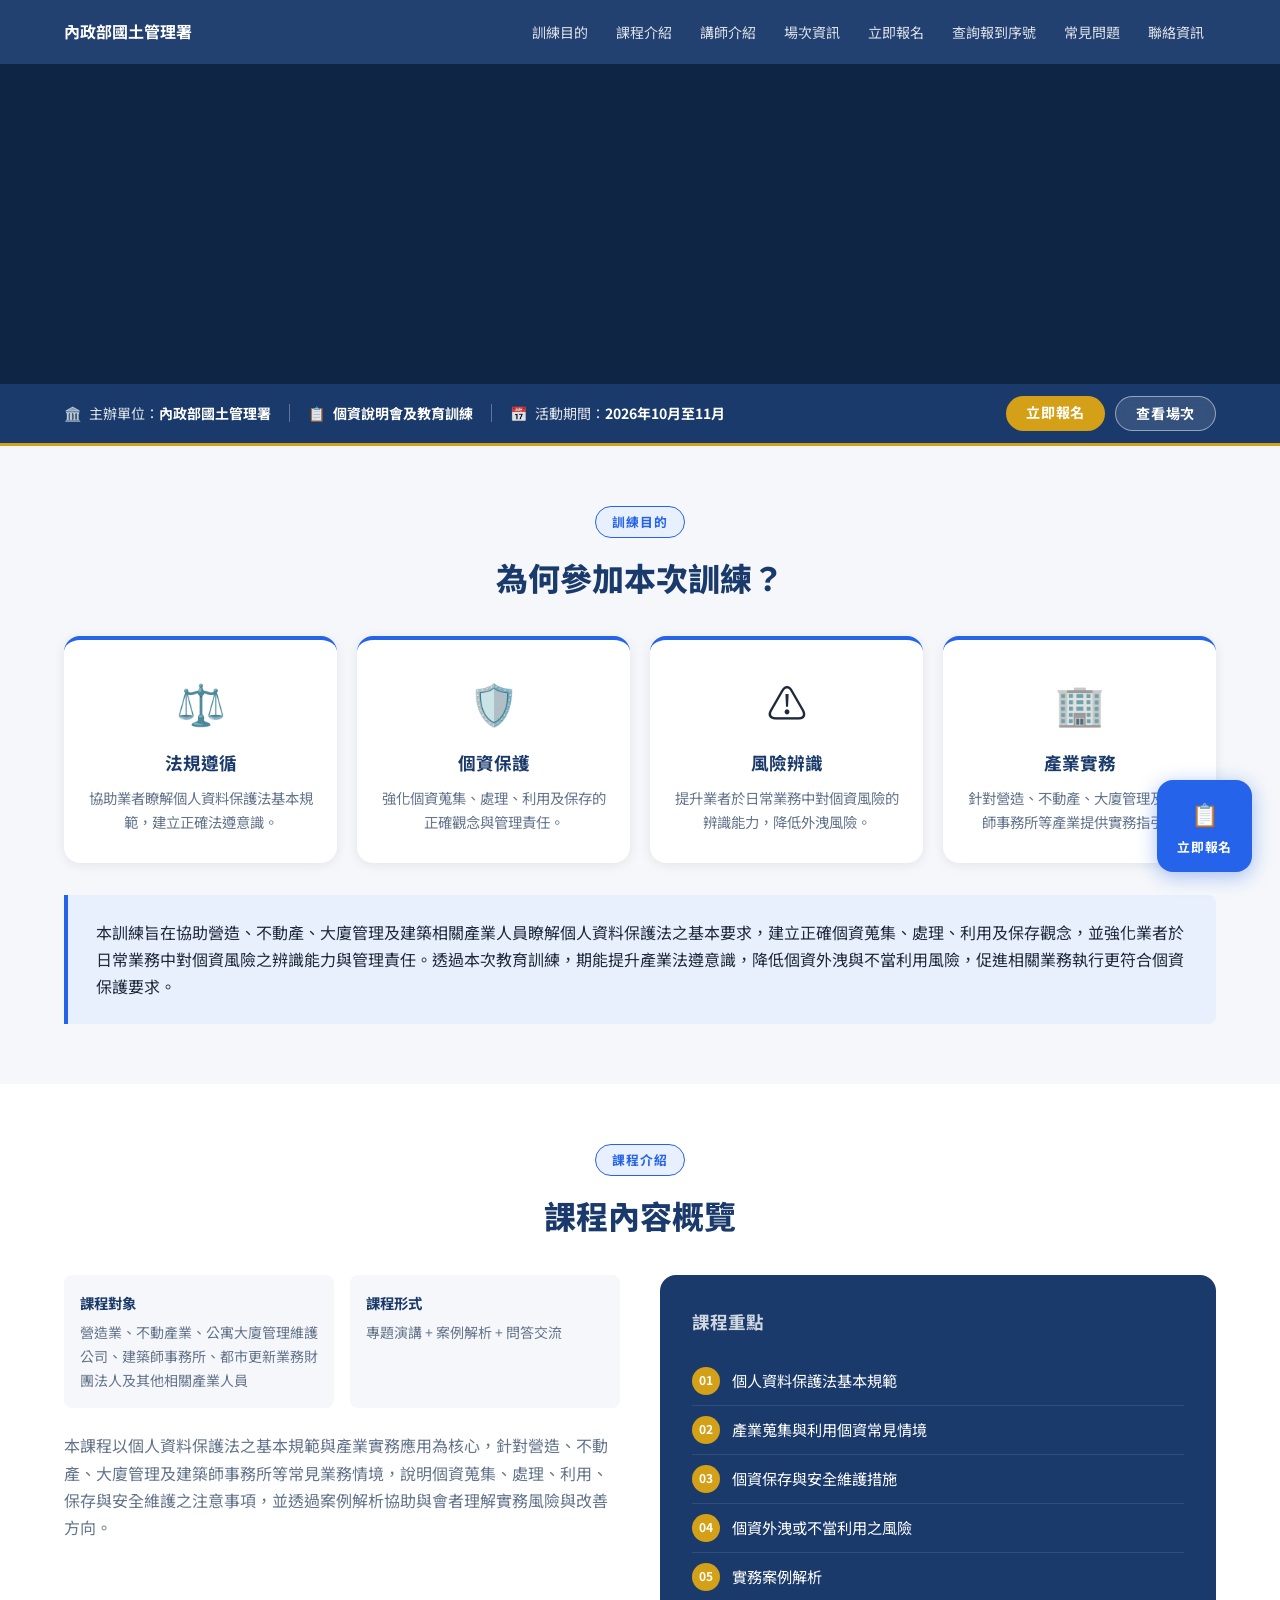
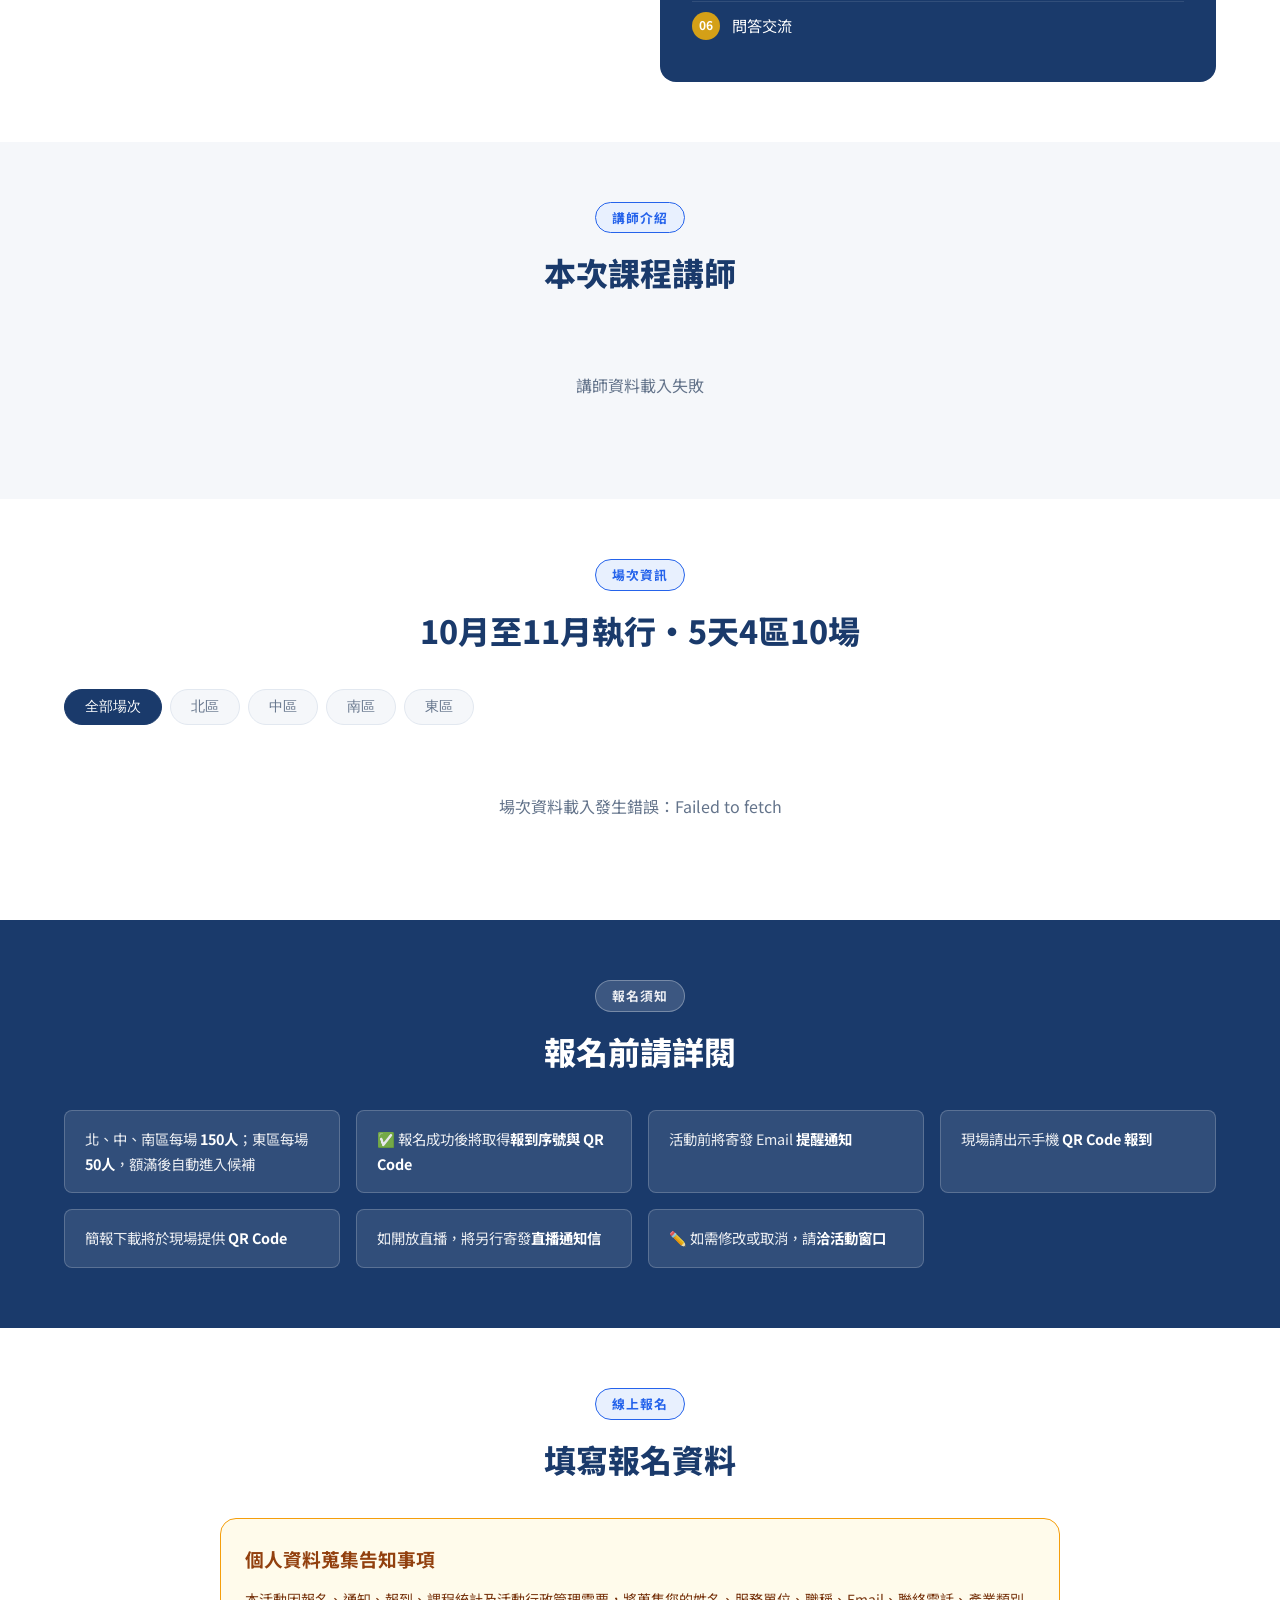
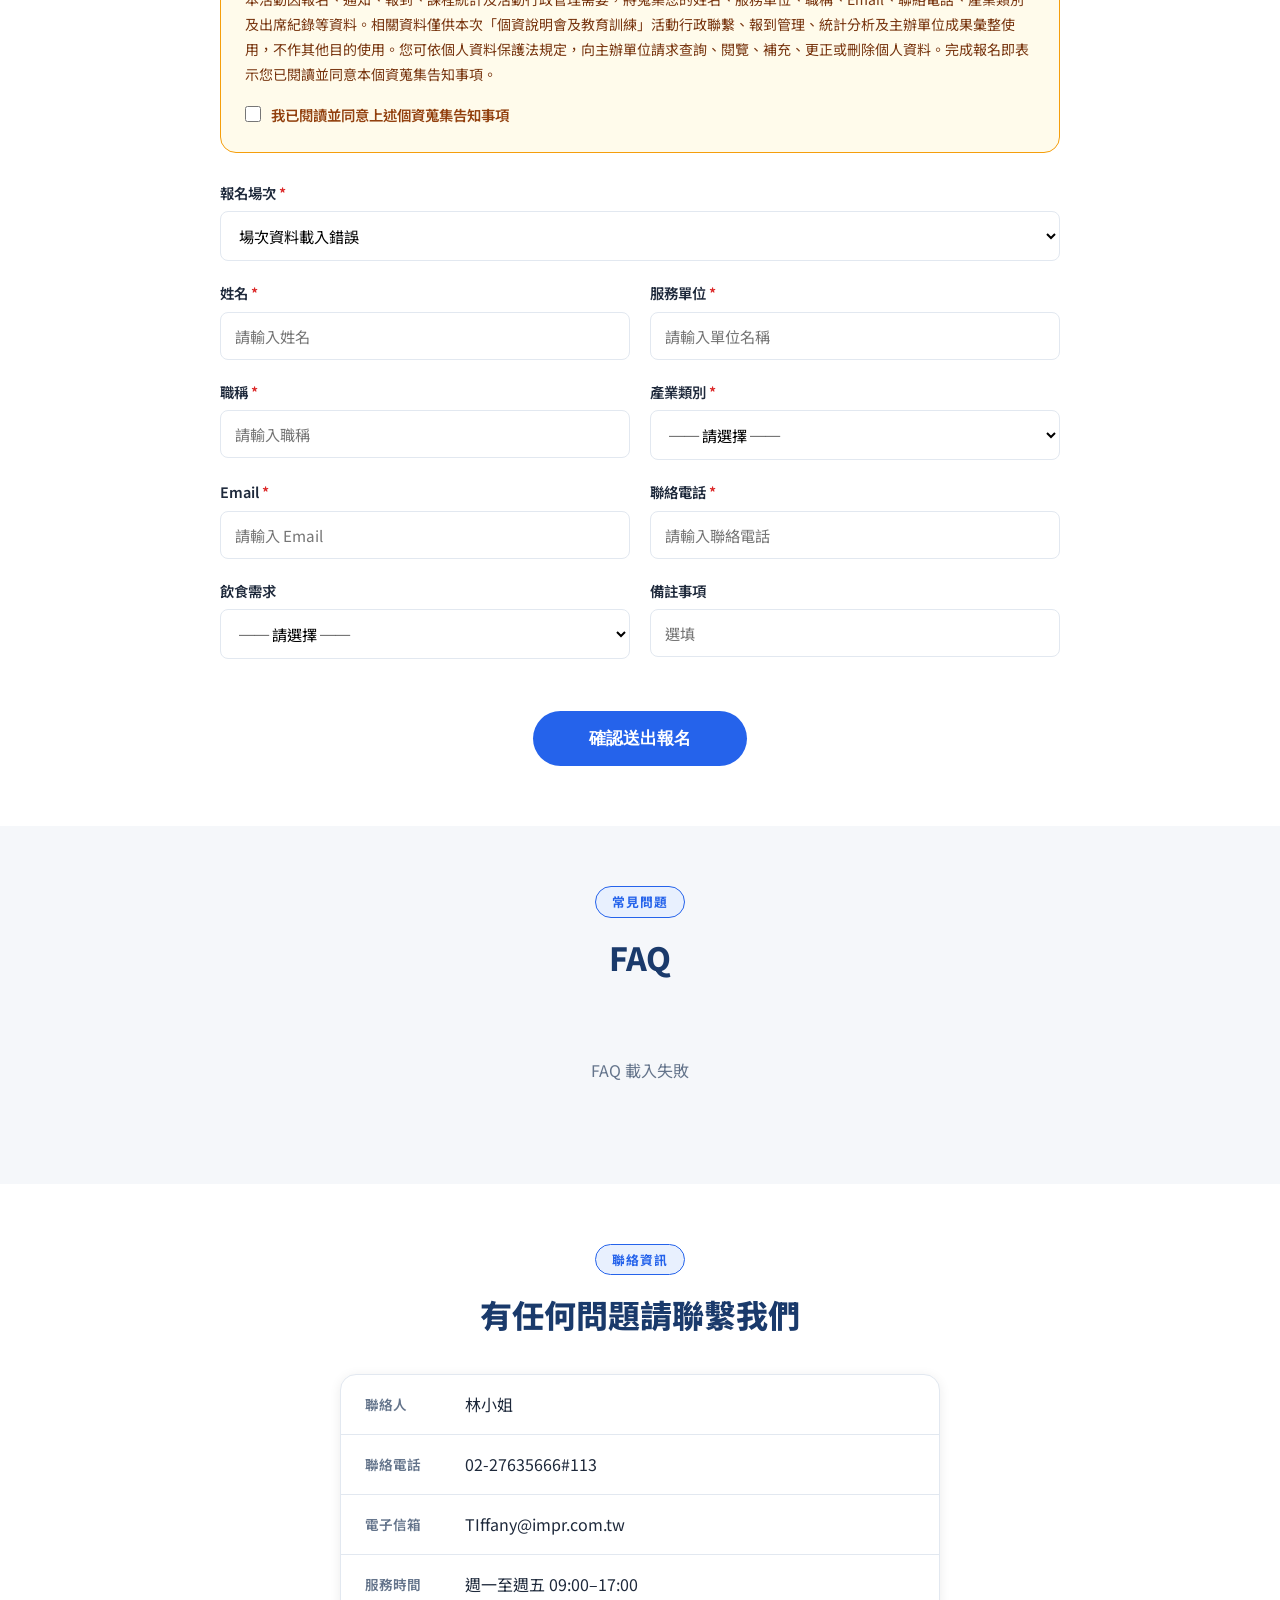
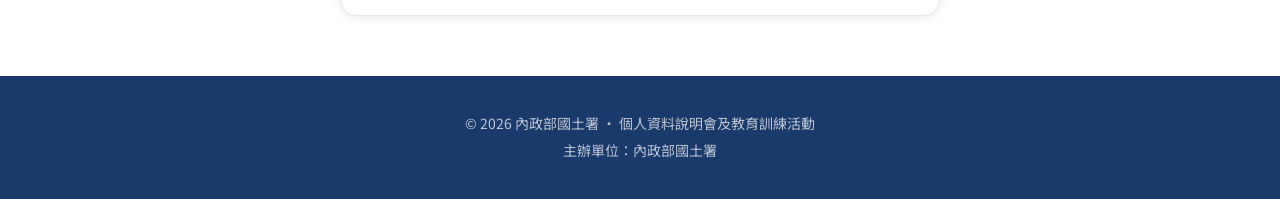
==== commit 52c74322: "Update course audience industry wording" ====
--- a/index.html
+++ b/index.html
@@ -145,7 +145,7 @@
         <div class="course-meta-grid">
           <div class="course-meta-item">
             <strong>課程對象</strong>
-            <p>營造業、不動產業、大廈管理業、建築師事務所及其他相關產業人員</p>
+            <p>營造業、不動產業、公寓大廈管理維護公司、建築師事務所、都市更新業務財團法人及其他相關產業人員</p>
           </div>
           <div class="course-meta-item">
             <strong>課程形式</strong>
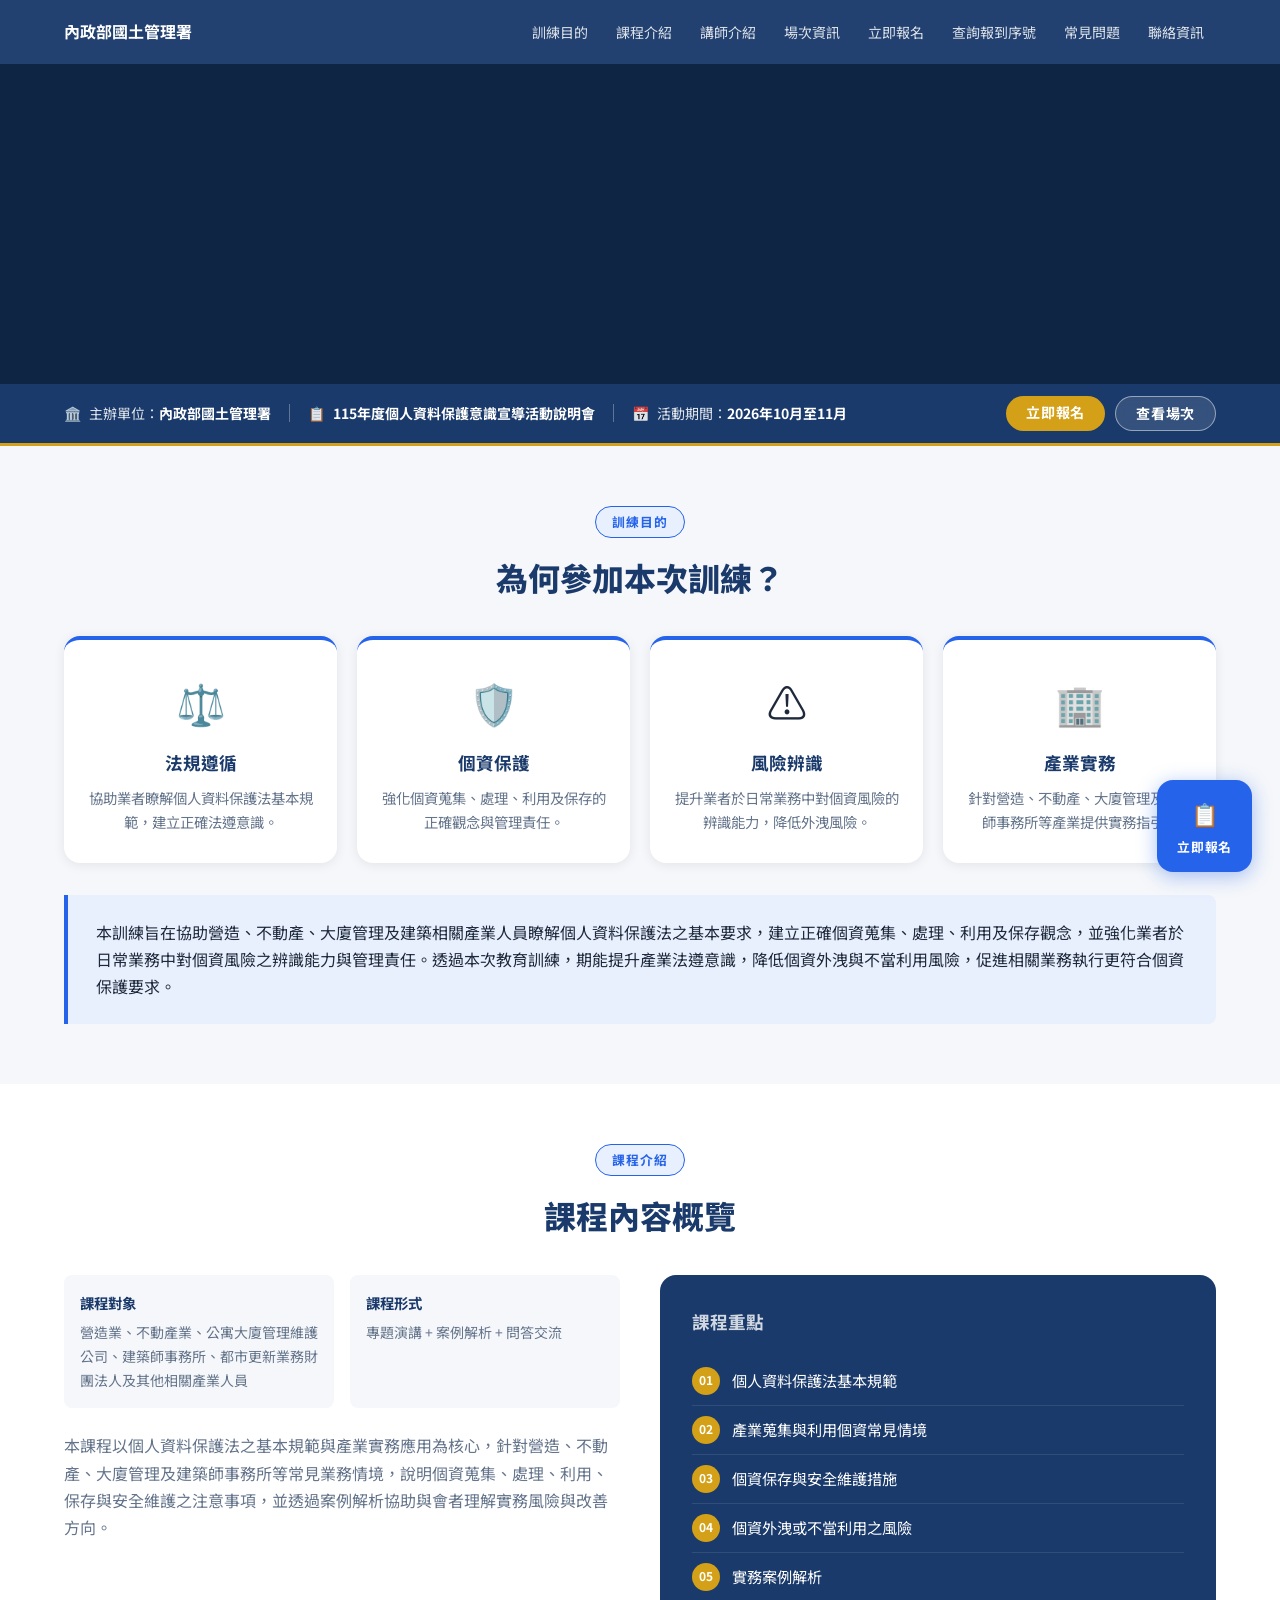
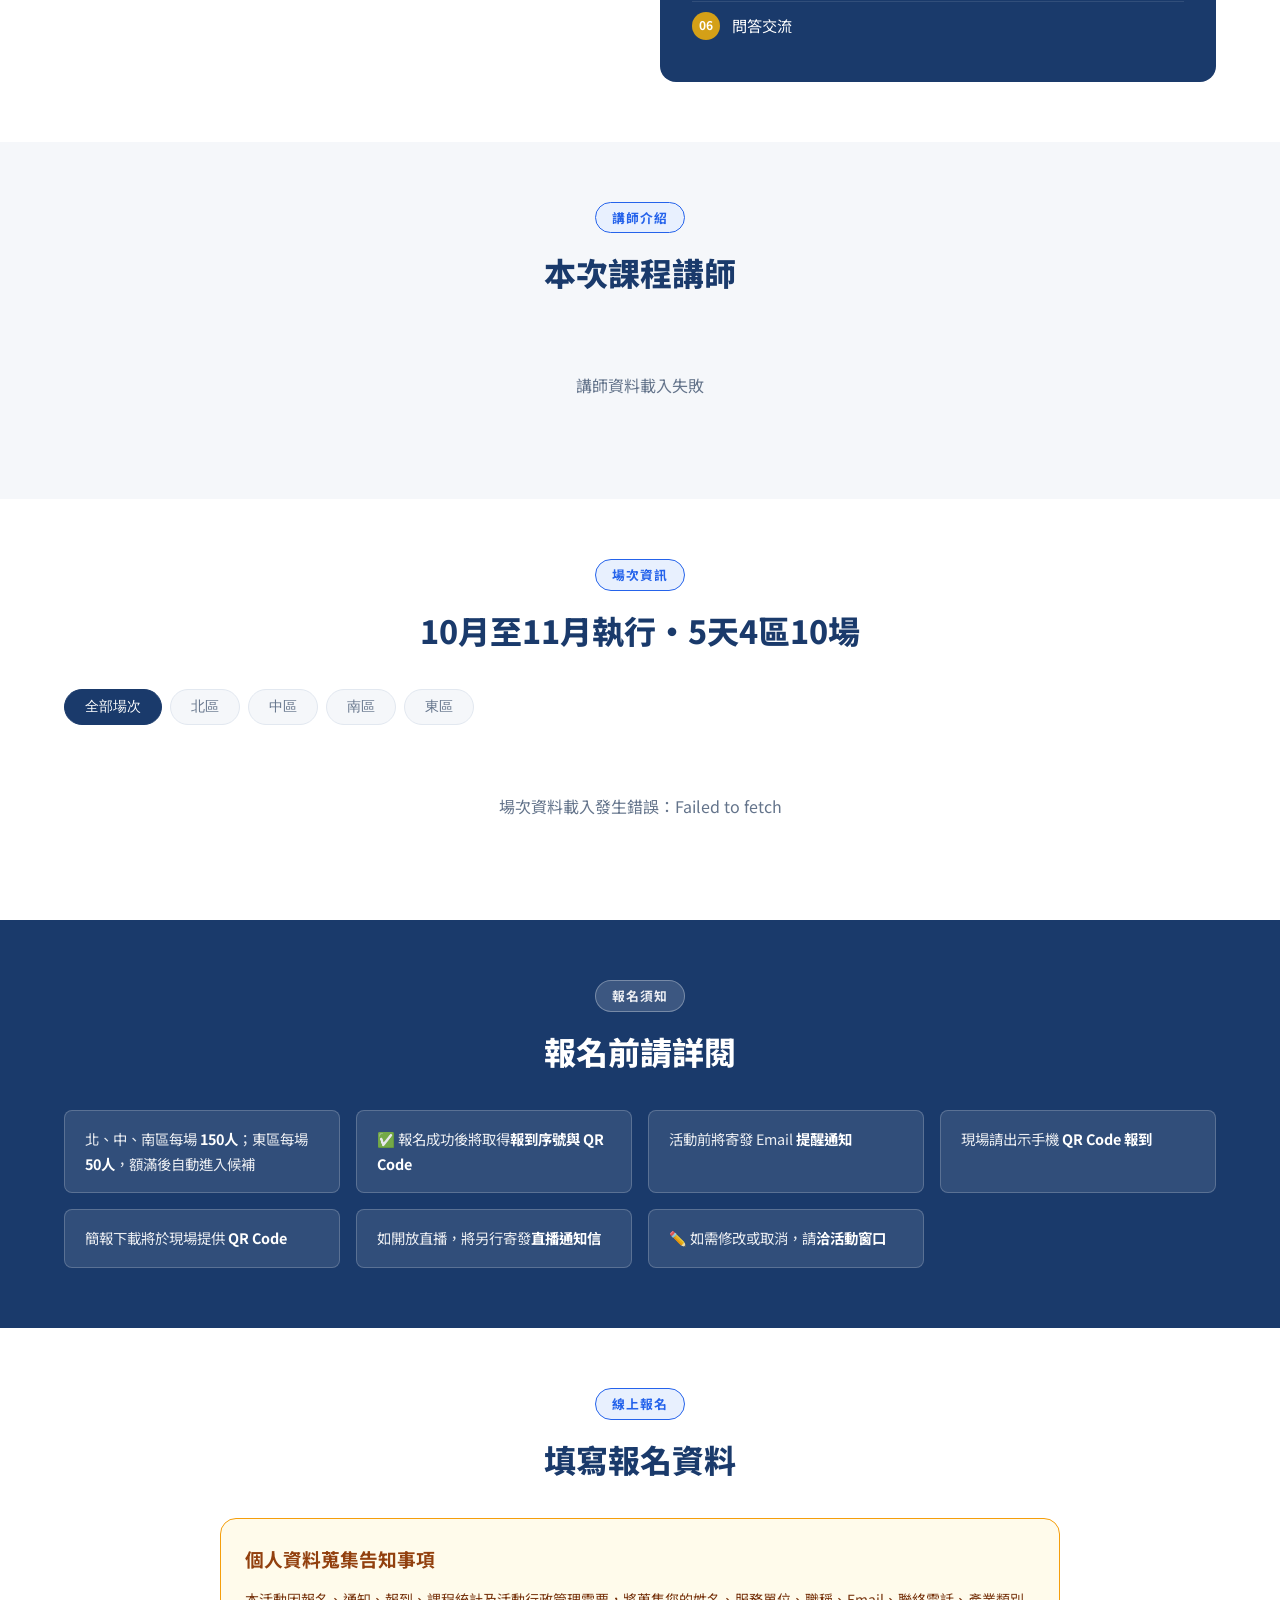
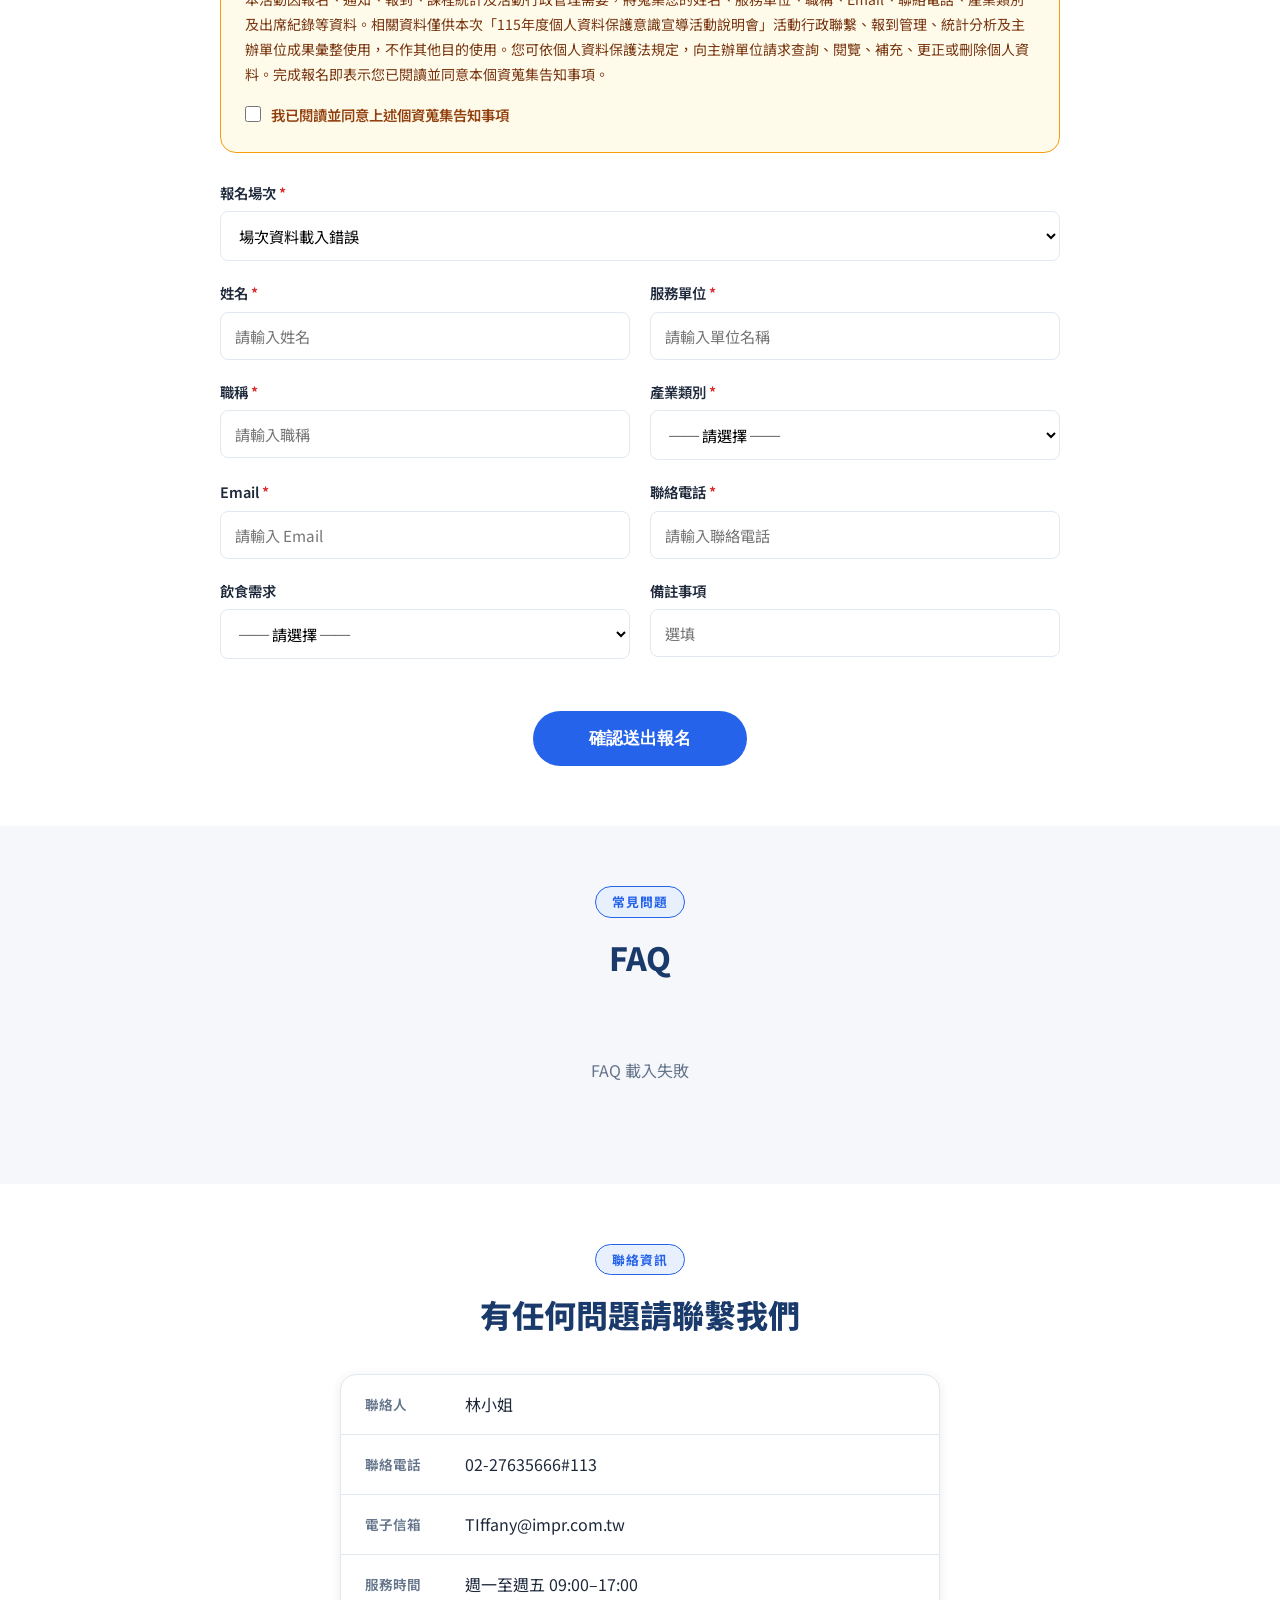
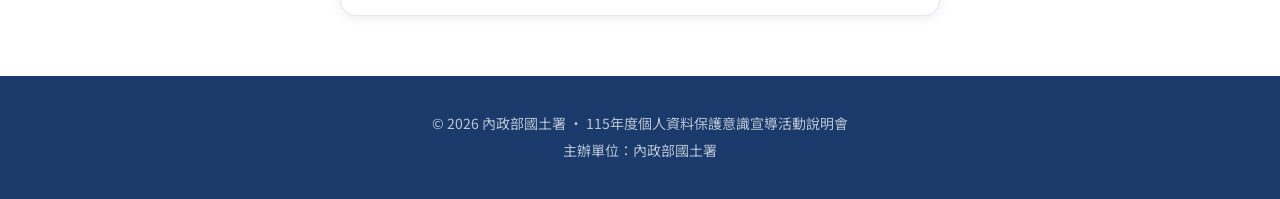
==== commit d4cd9081: "Rename activity across public and admin pages" ====
--- a/index.html
+++ b/index.html
@@ -3,7 +3,7 @@
 <head>
   <meta charset="UTF-8">
   <meta name="viewport" content="width=device-width, initial-scale=1.0">
-  <title>內政部國土署 個資說明會及教育訓練</title>
+  <title>內政部國土署 115年度個人資料保護意識宣導活動說明會</title>
   <link rel="stylesheet" href="style.css?v=24">
   <script>
   // ── API module (inline) ──
@@ -77,7 +77,7 @@
   <div class="hero-info-inner">
     <div class="hero-info-item"><span>🏛️</span><span>主辦單位：<strong id="infoOrganizer">內政部國土管理署</strong></span></div>
     <div class="hero-info-divider"></div>
-    <div class="hero-info-item"><span>📋</span><strong id="infoTitle">個資說明會及教育訓練</strong></div>
+    <div class="hero-info-item"><span>📋</span><strong id="infoTitle">115年度個人資料保護意識宣導活動說明會</strong></div>
     <div class="hero-info-divider"></div>
     <div class="hero-info-item"><span>📅</span><span>活動期間：<strong id="infoPeriod">2026年10月至11月</strong></span></div>
     <div class="hero-info-spacer"></div>
@@ -253,7 +253,7 @@
         <!-- 個資宣告 -->
         <div class="privacy-box" id="privacyBox">
           <h3 class="privacy-title">個人資料蒐集告知事項</h3>
-          <p class="privacy-text" id="privacyText">本活動因報名、通知、報到、課程統計及活動行政管理需要，將蒐集您的姓名、服務單位、職稱、Email、聯絡電話、產業類別及出席紀錄等資料。相關資料僅供本次「個資說明會及教育訓練」活動行政聯繫、報到管理、統計分析及主辦單位成果彙整使用，不作其他目的使用。您可依個人資料保護法規定，向主辦單位請求查詢、閱覽、補充、更正或刪除個人資料。完成報名即表示您已閱讀並同意本個資蒐集告知事項。</p>
+          <p class="privacy-text" id="privacyText">本活動因報名、通知、報到、課程統計及活動行政管理需要，將蒐集您的姓名、服務單位、職稱、Email、聯絡電話、產業類別及出席紀錄等資料。相關資料僅供本次「115年度個人資料保護意識宣導活動說明會」活動行政聯繫、報到管理、統計分析及主辦單位成果彙整使用，不作其他目的使用。您可依個人資料保護法規定，向主辦單位請求查詢、閱覽、補充、更正或刪除個人資料。完成報名即表示您已閱讀並同意本個資蒐集告知事項。</p>
           <label class="privacy-check">
             <input type="checkbox" id="privacyConsent" required>
             <span>我已閱讀並同意上述個資蒐集告知事項</span>
@@ -381,7 +381,7 @@
 <!-- ── 頁尾 ── -->
 <footer class="footer">
   <div class="container">
-    <p>© 2026 內政部國土署 · 個人資料說明會及教育訓練活動</p>
+    <p>© 2026 內政部國土署 · 115年度個人資料保護意識宣導活動說明會</p>
     <p>主辦單位：<span id="footerOrganizer">內政部國土署</span></p>
   </div>
 </footer>
@@ -452,7 +452,8 @@
     heroBg.style.backgroundRepeat = 'no-repeat';
     console.log('✅ Banner 已套用');
   var _o = document.getElementById('infoOrganizer'); if (_o && settings.activityOrganizer) _o.textContent = settings.activityOrganizer;
-  var _t = document.getElementById('infoTitle');     if (_t && settings.activityTitle)    _t.textContent = settings.activityTitle;
+  var _t = document.getElementById('infoTitle');
+  if (_t) _t.textContent = '115年度個人資料保護意識宣導活動說明會';
   var _p = document.getElementById('infoPeriod');
   if (_p) {
     // 本期固定於 2026 年 10 月至 11 月執行，避免後端舊設定覆蓋新版活動期間。
@@ -565,7 +566,7 @@
     const displayDate = formatDateWithWeekday(s.date);
     const label = s.isFull
       ? s.sessionName + '（' + displayDate + '）【額滿—可候補】'
-      : s.sessionName + '（' + displayDate + '）— 剩餘 ' + s.remaining + ' 名';
+      : s.sessionName + '（' + displayDate + '）';
     opt.textContent = label;
     sel.appendChild(opt);
   });
@@ -579,7 +580,7 @@
   if (!s) { el.innerHTML = ''; return; }
   el.innerHTML = s.isFull
     ? '<span class="quota-full">此場次已額滿，報名後將列為候補</span>'
-    : '<span class="quota-ok">✅ 剩餘名額：' + s.remaining + ' / ' + s.capacity + '</span>';
+    : '<span class="quota-ok">✅ 此場次目前開放報名</span>';
 }
 
 function filterSessions(region) {
@@ -636,10 +637,6 @@
         ${s.transportation ? `<div class="session-detail session-transport"><span></span><div>${formatMultiline(s.transportation)}</div></div>` : ''}
       </div>
       <div class="session-footer">
-        <div class="quota-bar">
-          <div class="quota-fill" style="width:${Math.min(100, ((s.capacity - s.remaining) / s.capacity) * 100)}%"></div>
-        </div>
-        <div class="quota-text">${isFull ? '額滿' : '剩餘 ' + s.remaining} / ${s.capacity} 人</div>
         ${isOpen
           ? `<button class="btn-session ${isFull ? 'btn-waitlist' : ''}" onclick="jumpToRegister('${s.sessionId}')">${isFull ? '登記候補' : '我要報名'}</button>`
           : '<span class="badge-closed">報名截止</span>'
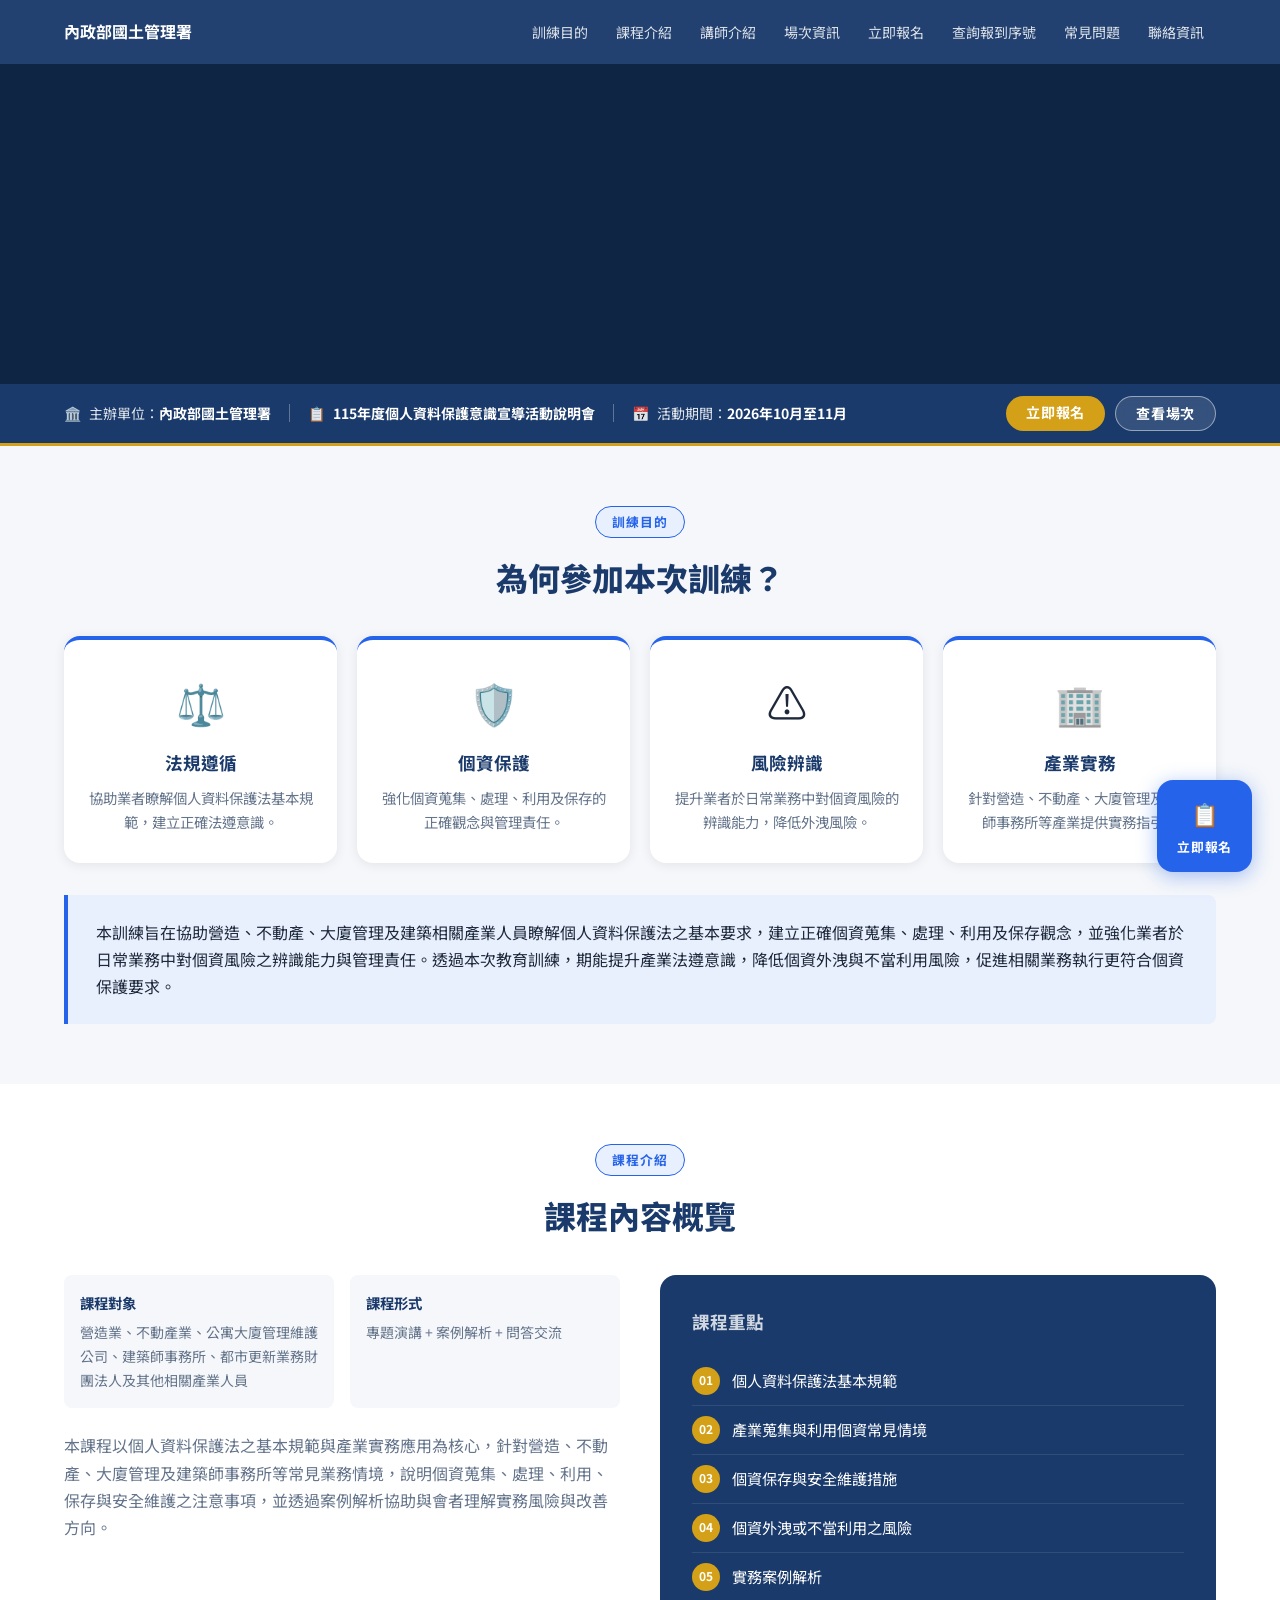
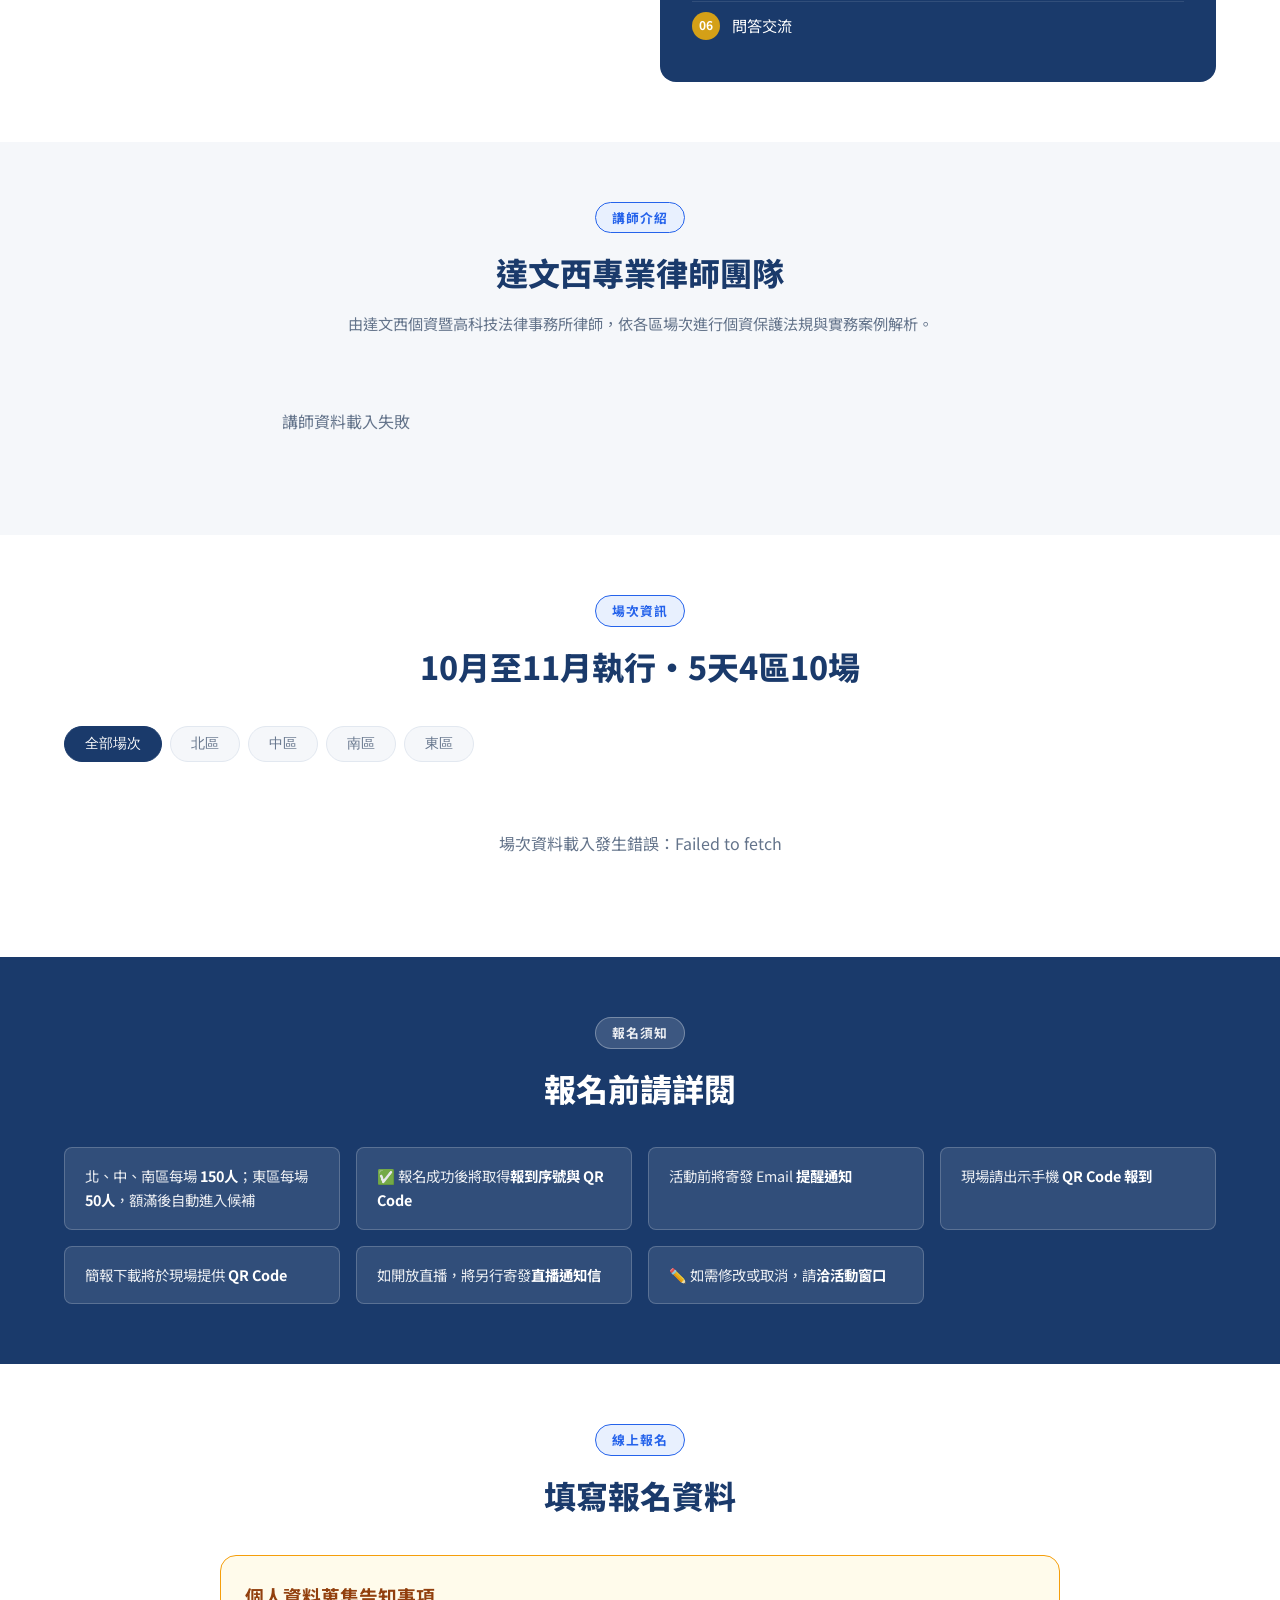
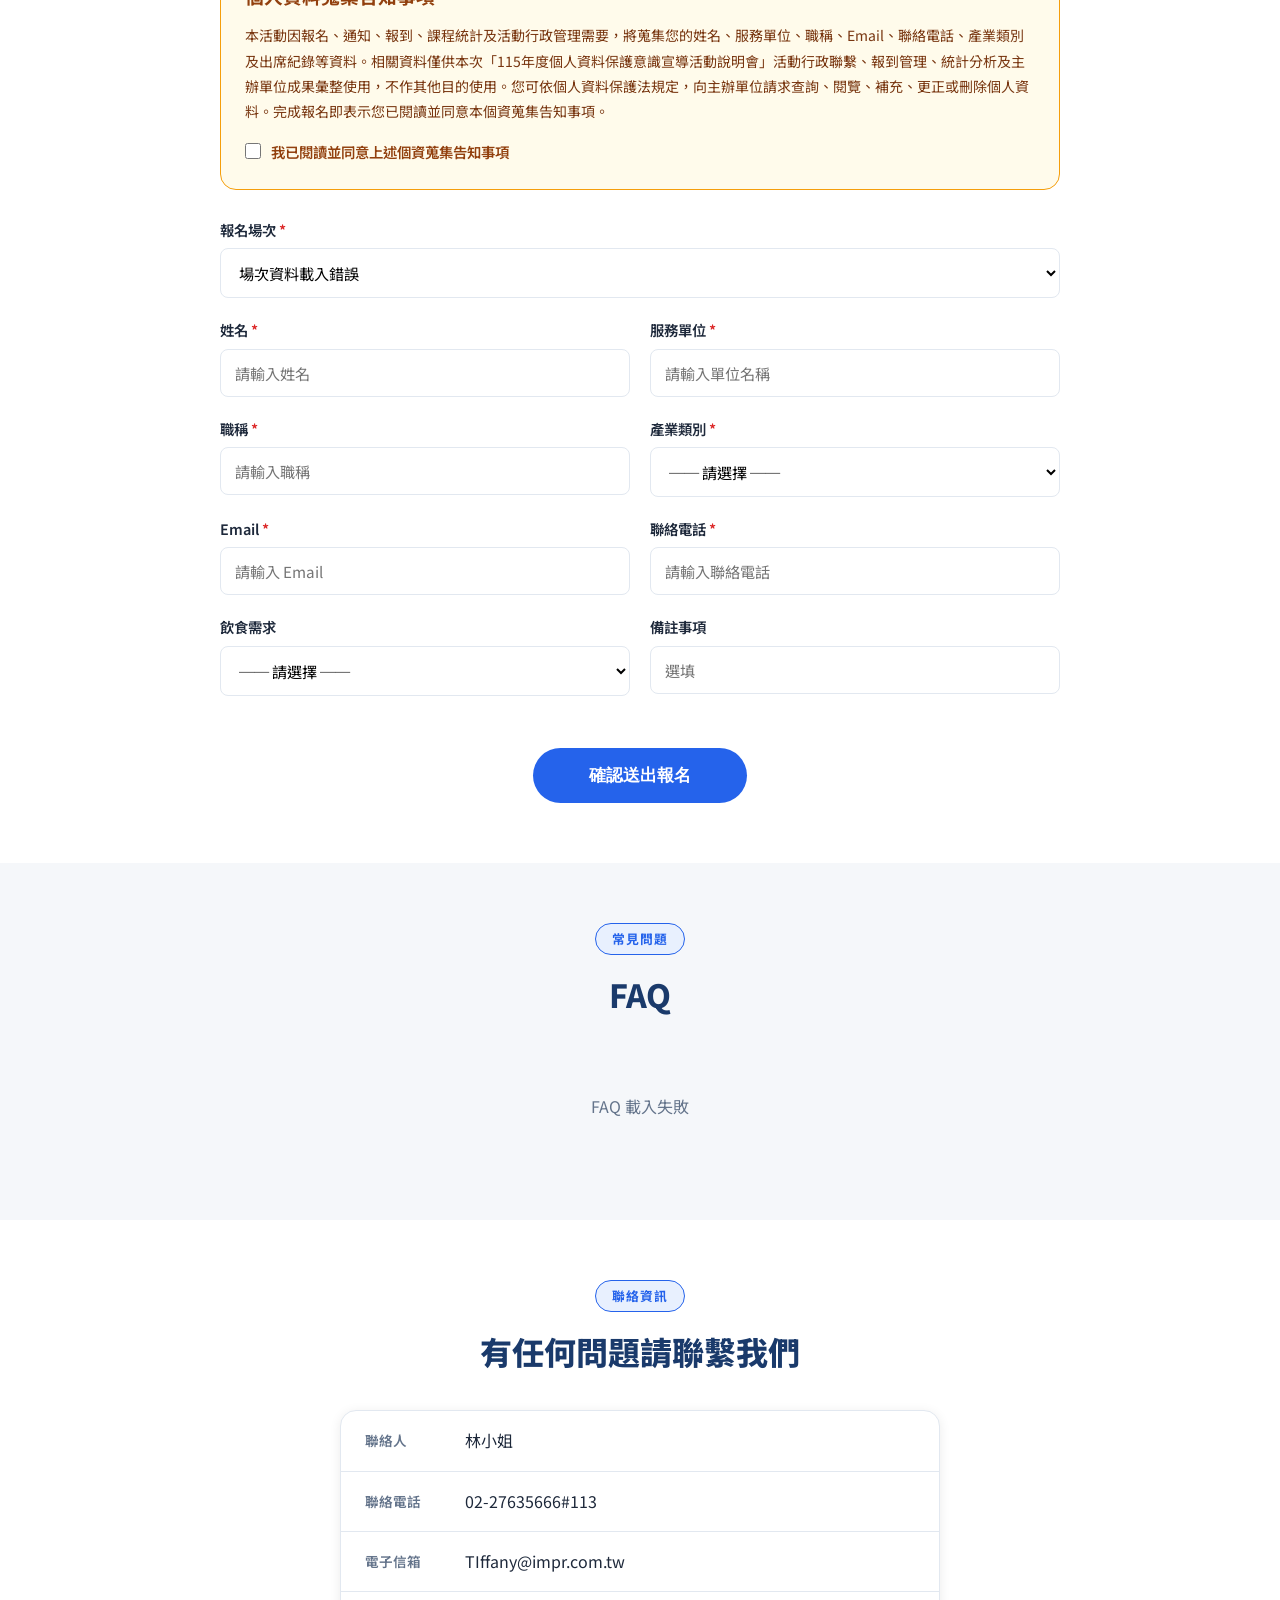
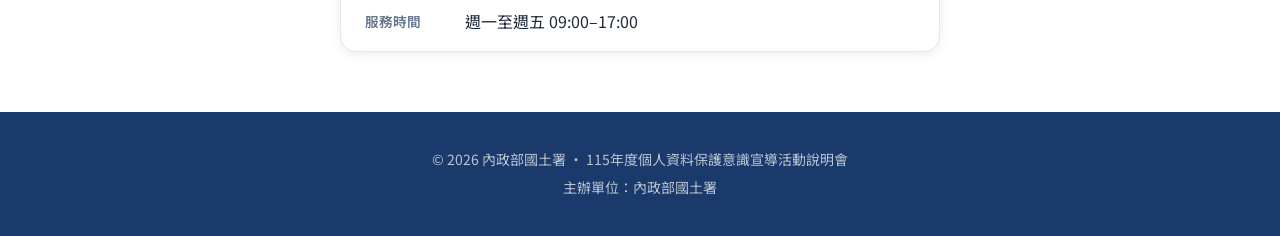
==== commit 63e3e721: "Add lecturer lineup and session assignments" ====
--- a/index.html
+++ b/index.html
@@ -4,7 +4,7 @@
   <meta charset="UTF-8">
   <meta name="viewport" content="width=device-width, initial-scale=1.0">
   <title>內政部國土署 115年度個人資料保護意識宣導活動說明會</title>
-  <link rel="stylesheet" href="style.css?v=24">
+  <link rel="stylesheet" href="style.css?v=25">
   <script>
   // ── API module (inline) ──
   window.API = (function() {
@@ -68,7 +68,7 @@
 
 <!-- ── Hero Section：純 Banner 版 ── -->
 <section class="hero hero-banner-only" id="hero">
-  <div class="hero-bg" id="heroBg" style="background-image:url('https://raw.githubusercontent.com/imprjoseph/training-sign/main/WEB_BANNER_1920x480_optimized.webp');"></div>
+  <div class="hero-bg" id="heroBg" style="background-image:url('https://raw.githubusercontent.com/imprjoseph/training-sign/main/banner-115-privacy-1920x480.png');"></div>
   <div class="hero-overlay"></div>
 </section>
 
@@ -176,7 +176,8 @@
   <div class="container">
     <div class="section-header">
       <div class="section-tag">講師介紹</div>
-      <h2 class="section-title">本次課程講師</h2>
+      <h2 class="section-title">達文西專業律師團隊</h2>
+      <p class="section-lead">由達文西個資暨高科技法律事務所律師，依各區場次進行個資保護法規與實務案例解析。</p>
     </div>
     <div class="speakers-grid" id="speakersGrid">
       <div class="loading-state">載入中...</div>
@@ -399,6 +400,26 @@
 let allSessions = [];
 let settings = {};
 
+const SESSION_LECTURERS = {
+  'N1-AM': '孔德澔 律師',
+  'N1-PM': '王品媛 律師',
+  'N2-AM': '林舒涵 律師',
+  'N2-PM': '許斌 律師',
+  'S-AM': '孔德澔 律師',
+  'S-PM': '孔德澔 律師',
+  'E-AM': '王品媛 律師',
+  'E-PM': '王品媛 律師',
+  'C-AM': '許斌 律師',
+  'C-PM': '許斌 律師'
+};
+
+const SPEAKER_PROFILE_URLS = {
+  '孔德澔': 'https://www.davinci.idv.tw/team/33',
+  '王品媛': 'https://www.davinci.idv.tw/team/35',
+  '林舒涵': 'https://www.davinci.idv.tw/team/37',
+  '許斌': 'https://www.davinci.idv.tw/team/38'
+};
+
 // ── 初始化 ──
 // 使用 DOMContentLoaded，不等待圖片載入完成，避免 Banner/Logo 外部圖片延遲時資料區一直停在「載入中」。
 document.addEventListener('DOMContentLoaded', function() {
@@ -443,7 +464,7 @@
 
   // ── Banner 背景圖 ──
   // 優先使用 bannerDataUrl（Base64），其次 bannerUrl（Drive URL）
-  var bannerSrc = settings.bannerDataUrl || (settings.bannerUrl ? convertDriveUrl(settings.bannerUrl) : '') || 'https://raw.githubusercontent.com/imprjoseph/training-sign/main/WEB_BANNER_1920x480_optimized.webp';
+  var bannerSrc = settings.bannerDataUrl || (settings.bannerUrl ? convertDriveUrl(settings.bannerUrl) : '') || 'https://raw.githubusercontent.com/imprjoseph/training-sign/main/banner-115-privacy-1920x480.png';
   if (bannerSrc) {
     var heroBg = document.getElementById('heroBg');
     heroBg.style.backgroundImage = 'url("' + bannerSrc + '")';
@@ -622,6 +643,7 @@
   grid.innerHTML = sessions.map(s => {
     const isFull = s.isFull;
     const isOpen = s.registrationOpen !== false && s.registrationOpen !== 'FALSE';
+    const lecturer = SESSION_LECTURERS[s.sessionId] || '待公告';
     return `
     <div class="session-card ${isFull ? 'is-full' : ''}">
       <div class="session-card-header">
@@ -632,6 +654,7 @@
       <div class="session-details">
         <div class="session-detail"><span></span> ${formatDateWithWeekday(s.date)}</div>
         <div class="session-detail"><span></span> ${s.startTime || '—'} – ${s.endTime || '—'}</div>
+        <div class="session-detail session-lecturer"><span></span><strong>講師｜${lecturer}</strong></div>
         <div class="session-detail"><span></span> ${s.venue || '待公告'}</div>
         <div class="session-detail"><span></span> ${s.address || '—'}</div>
         ${s.transportation ? `<div class="session-detail session-transport"><span></span><div>${formatMultiline(s.transportation)}</div></div>` : ''}
@@ -656,20 +679,30 @@
       grid.innerHTML = '<div class="empty-state">講師資料稍後公告</div>';
       return;
     }
-    grid.innerHTML = speakers.map(s => `
-    <div class="speaker-card">
-      <div class="speaker-photo-wrap">
-        <img class="speaker-photo" src="${s.speakerPhotoUrl || ''}" alt="${s.speakerName}" onerror="this.src='https://via.placeholder.com/120x120?text=講師'">
-      </div>
+    grid.innerHTML = speakers.map(s => {
+      const name = String(s.speakerName || '').replace(/\s*律師\s*$/, '');
+      const profileUrl = SPEAKER_PROFILE_URLS[name] || 'https://www.davinci.idv.tw/team';
+      const avatar = s.speakerPhotoUrl
+        ? `<img class="speaker-photo" src="${s.speakerPhotoUrl}" alt="${s.speakerName}" onerror="this.replaceWith(Object.assign(document.createElement('span'),{className:'speaker-avatar',textContent:'${name.charAt(0)}'}))">`
+        : `<span class="speaker-avatar" aria-hidden="true">${name.charAt(0)}</span>`;
+      const schedule = (s.courseFocus || '').split('｜').filter(Boolean);
+      return `
+    <article class="speaker-card">
+      <div class="speaker-photo-wrap">${avatar}</div>
       <div class="speaker-info">
         <h3 class="speaker-name">${s.speakerName}</h3>
         <p class="speaker-org">${s.speakerOrganization}</p>
         <p class="speaker-title-badge">${s.speakerTitle}</p>
         <div class="speaker-tags">${(s.speakerTags||'').split(',').filter(Boolean).map(t=>`<span class="tag">${t.trim()}</span>`).join('')}</div>
         <p class="speaker-short-bio">${s.shortBio || ''}</p>
-        <button class="btn-speaker-detail" onclick="openSpeakerModal(${JSON.stringify(s).replace(/"/g,'&quot;')})">查看詳細履歷</button>
-      </div>
-    </div>`).join('');
+        ${schedule.length ? `<div class="speaker-schedule"><span class="speaker-schedule-label">授課場次</span>${schedule.map(item=>`<span>${item.trim()}</span>`).join('')}</div>` : ''}
+        <div class="speaker-actions">
+          <button class="btn-speaker-detail" onclick="openSpeakerModal(${JSON.stringify(s).replace(/"/g,'&quot;')})">查看詳細履歷</button>
+          <a class="speaker-profile-link" href="${profileUrl}" target="_blank" rel="noopener noreferrer">達文西介紹 ↗</a>
+        </div>
+      </div>
+    </article>`;
+    }).join('');
   } catch (err) {
     document.getElementById('speakersGrid').innerHTML = '<div class="empty-state">講師資料載入失敗</div>';
     console.error('loadSpeakers error:', err);
@@ -677,19 +710,24 @@
 }
 
 function openSpeakerModal(s) {
+  const name = String(s.speakerName || '').replace(/\s*律師\s*$/, '');
+  const modalAvatar = s.speakerPhotoUrl
+    ? `<img class="modal-photo" src="${s.speakerPhotoUrl}" alt="${s.speakerName}" onerror="this.replaceWith(Object.assign(document.createElement('span'),{className:'modal-avatar',textContent:'${name.charAt(0)}'}))">`
+    : `<span class="modal-avatar" aria-hidden="true">${name.charAt(0)}</span>`;
   const content = `
     <div class="modal-speaker">
       <div class="modal-speaker-header">
-        <img class="modal-photo" src="${s.speakerPhotoUrl||''}" alt="${s.speakerName}" onerror="this.src='https://via.placeholder.com/80x80?text=講師'">
+        ${modalAvatar}
         <div>
           <h2>${s.speakerName}</h2>
           <p>${s.speakerOrganization} · ${s.speakerTitle}</p>
         </div>
       </div>
+      ${s.fullBio    ? `<div class="modal-section"><p>${s.fullBio}</p></div>` : ''}
       ${s.education  ? `<div class="modal-section"><strong>學歷</strong><p>${s.education}</p></div>` : ''}
       ${s.expertise  ? `<div class="modal-section"><strong>專業領域</strong><p>${s.expertise}</p></div>` : ''}
       ${s.experience ? `<div class="modal-section"><strong>相關經歷</strong><p>${s.experience}</p></div>` : ''}
-      ${s.courseFocus? `<div class="modal-section"><strong>本次授課重點</strong><p>${s.courseFocus}</p></div>` : ''}
+      ${s.courseFocus? `<div class="modal-section modal-schedule"><strong>授課場次</strong><p>${s.courseFocus}</p></div>` : ''}
     </div>`;
   document.getElementById('speakerModalContent').innerHTML = content;
   document.getElementById('speakerModal').classList.add('open');
--- a/style.css
+++ b/style.css
@@ -75,7 +75,7 @@
 .hero-bg {
   position: absolute;
   inset: 0;
-  background-image: url('https://raw.githubusercontent.com/imprjoseph/training-sign/main/WEB_BANNER_1920x480_optimized.webp');
+  background-image: url('https://raw.githubusercontent.com/imprjoseph/training-sign/main/banner-115-privacy-1920x480.png');
   background-color: #0f2544;
   background-size: cover;
   background-position: center center;
@@ -284,27 +284,42 @@
 .topic-num { background: var(--accent); color: #fff; width: 28px; height: 28px; border-radius: 50%; display: flex; align-items: center; justify-content: center; font-size: .75rem; font-weight: 700; flex-shrink: 0; }
 
 /* ── Speakers ── */
-.speakers-grid { display: grid; grid-template-columns: repeat(auto-fit, minmax(300px, 1fr)); gap: 24px; }
+.section-lead { max-width: 720px; margin: 10px auto 0; color: var(--text-s); font-size: .95rem; line-height: 1.75; }
+.speakers-grid { display: grid; grid-template-columns: repeat(2, minmax(0, 1fr)); gap: 24px; }
 .speaker-card {
   background: var(--white); border-radius: var(--radius-l); padding: 28px;
-  box-shadow: var(--shadow); display: flex; gap: 20px;
-  transition: transform .2s;
-}
+  box-shadow: var(--shadow); display: grid; grid-template-columns: 90px minmax(0, 1fr); gap: 20px;
+  border: 1px solid rgba(30, 64, 175, .09); position: relative; overflow: hidden;
+  transition: transform .2s, box-shadow .2s;
+}
+.speaker-card::before { content: ''; position: absolute; inset: 0 auto 0 0; width: 4px; background: linear-gradient(180deg, var(--primary-l), var(--accent)); }
 .speaker-card:hover { transform: translateY(-3px); box-shadow: var(--shadow-l); }
 .speaker-photo-wrap { flex-shrink: 0; }
 .speaker-photo { width: 90px; height: 90px; border-radius: 50%; object-fit: cover; border: 3px solid var(--primary-xl); }
+.speaker-avatar,
+.modal-avatar {
+  display: inline-flex; align-items: center; justify-content: center; border-radius: 50%;
+  background: linear-gradient(145deg, var(--primary), var(--primary-l)); color: #fff;
+  font-weight: 800; box-shadow: 0 8px 20px rgba(30, 64, 175, .22);
+}
+.speaker-avatar { width: 90px; height: 90px; font-size: 2rem; border: 4px solid var(--primary-xl); }
 .speaker-name { font-size: 1.1rem; font-weight: 700; color: var(--primary); }
 .speaker-org { color: var(--text-s); font-size: .875rem; margin: 2px 0; }
 .speaker-title-badge { display: inline-block; background: var(--primary-xl); color: var(--primary-l); padding: 2px 10px; border-radius: 12px; font-size: .8rem; margin: 6px 0; }
 .speaker-tags { display: flex; flex-wrap: wrap; gap: 6px; margin: 6px 0; }
 .tag { background: var(--gray-bg); color: var(--text-s); padding: 2px 10px; border-radius: 12px; font-size: .75rem; }
 .speaker-short-bio { color: var(--text-s); font-size: .875rem; margin: 8px 0; line-height: 1.6; }
+.speaker-schedule { margin: 14px 0; padding: 12px 14px; background: linear-gradient(135deg, #eff6ff, #f8fafc); border: 1px solid #dbeafe; border-radius: 10px; display: grid; gap: 5px; color: var(--primary); font-size: .82rem; line-height: 1.5; }
+.speaker-schedule-label { color: var(--primary-l); font-size: .74rem; font-weight: 800; letter-spacing: .08em; }
+.speaker-actions { display: flex; align-items: center; gap: 12px; flex-wrap: wrap; }
 .btn-speaker-detail {
   background: none; border: 1px solid var(--primary-l); color: var(--primary-l);
   padding: 6px 14px; border-radius: 6px; font-size: .8rem; cursor: pointer;
   transition: all .2s;
 }
 .btn-speaker-detail:hover { background: var(--primary-xl); }
+.speaker-profile-link { color: var(--primary-l); font-size: .8rem; font-weight: 700; text-decoration: none; }
+.speaker-profile-link:hover { text-decoration: underline; }
 
 /* ── Sessions ── */
 .sessions-tabs { display: flex; gap: 8px; flex-wrap: wrap; margin-bottom: 28px; }
@@ -330,6 +345,7 @@
 .session-name { font-size: 1rem; font-weight: 700; color: var(--primary); margin-bottom: 6px; }
 .session-details { display: flex; flex-direction: column; gap: 1px; margin-bottom: 6px; }
 .session-detail { font-size: .85rem; color: var(--text-s); padding: 0; display: flex; gap: 6px; align-items: flex-start; line-height: 1.35; }
+.session-lecturer { margin: 4px 0; padding: 7px 10px; color: var(--primary); background: var(--primary-xl); border-radius: 8px; }
 .quota-bar { height: 5px; background: #e2e8f0; border-radius: 3px; margin-bottom: 4px; overflow: hidden; }
 .quota-fill { height: 100%; background: linear-gradient(90deg, #16a34a, #22c55e); border-radius: 3px; transition: width .5s; }
 .quota-text { font-size: .8rem; color: var(--text-s); margin-bottom: 12px; }
@@ -457,11 +473,13 @@
 }
 .modal-speaker-header { display: flex; gap: 16px; align-items: center; margin-bottom: 20px; }
 .modal-photo { width: 80px; height: 80px; border-radius: 50%; object-fit: cover; }
+.modal-avatar { width: 80px; height: 80px; font-size: 1.8rem; flex-shrink: 0; }
 .modal-speaker-header h2 { font-size: 1.25rem; color: var(--primary); }
 .modal-speaker-header p { color: var(--text-s); font-size: .875rem; }
 .modal-section { margin-bottom: 16px; }
 .modal-section strong { display: block; color: var(--primary); margin-bottom: 6px; font-size: .875rem; font-weight: 700; }
 .modal-section p { color: var(--text-s); font-size: .9rem; line-height: 1.7; }
+.modal-schedule { padding: 14px 16px; border-radius: 10px; background: var(--primary-xl); }
 
 /* ── 工具 ── */
 .loading-state, .empty-state { text-align: center; padding: 40px; color: var(--text-s); }
@@ -522,6 +540,7 @@
   .section-header { margin-bottom: 28px; }
   .section-title { font-size: 1.45rem; line-height: 1.35; }
   .about-grid,
+  .speakers-grid,
   .sessions-grid,
   .course-layout,
   .course-meta-grid,
@@ -535,6 +554,8 @@
   .sessions-tabs { overflow-x: auto; justify-content: flex-start; padding-bottom: 4px; }
   .tab-btn { flex: 0 0 auto; }
   .float-btn { bottom: 16px; right: 16px; }
+  .speaker-card { grid-template-columns: 72px minmax(0, 1fr); padding: 22px 18px; gap: 14px; }
+  .speaker-avatar, .speaker-photo { width: 72px; height: 72px; }
 }
 
 @media (max-width: 480px) {
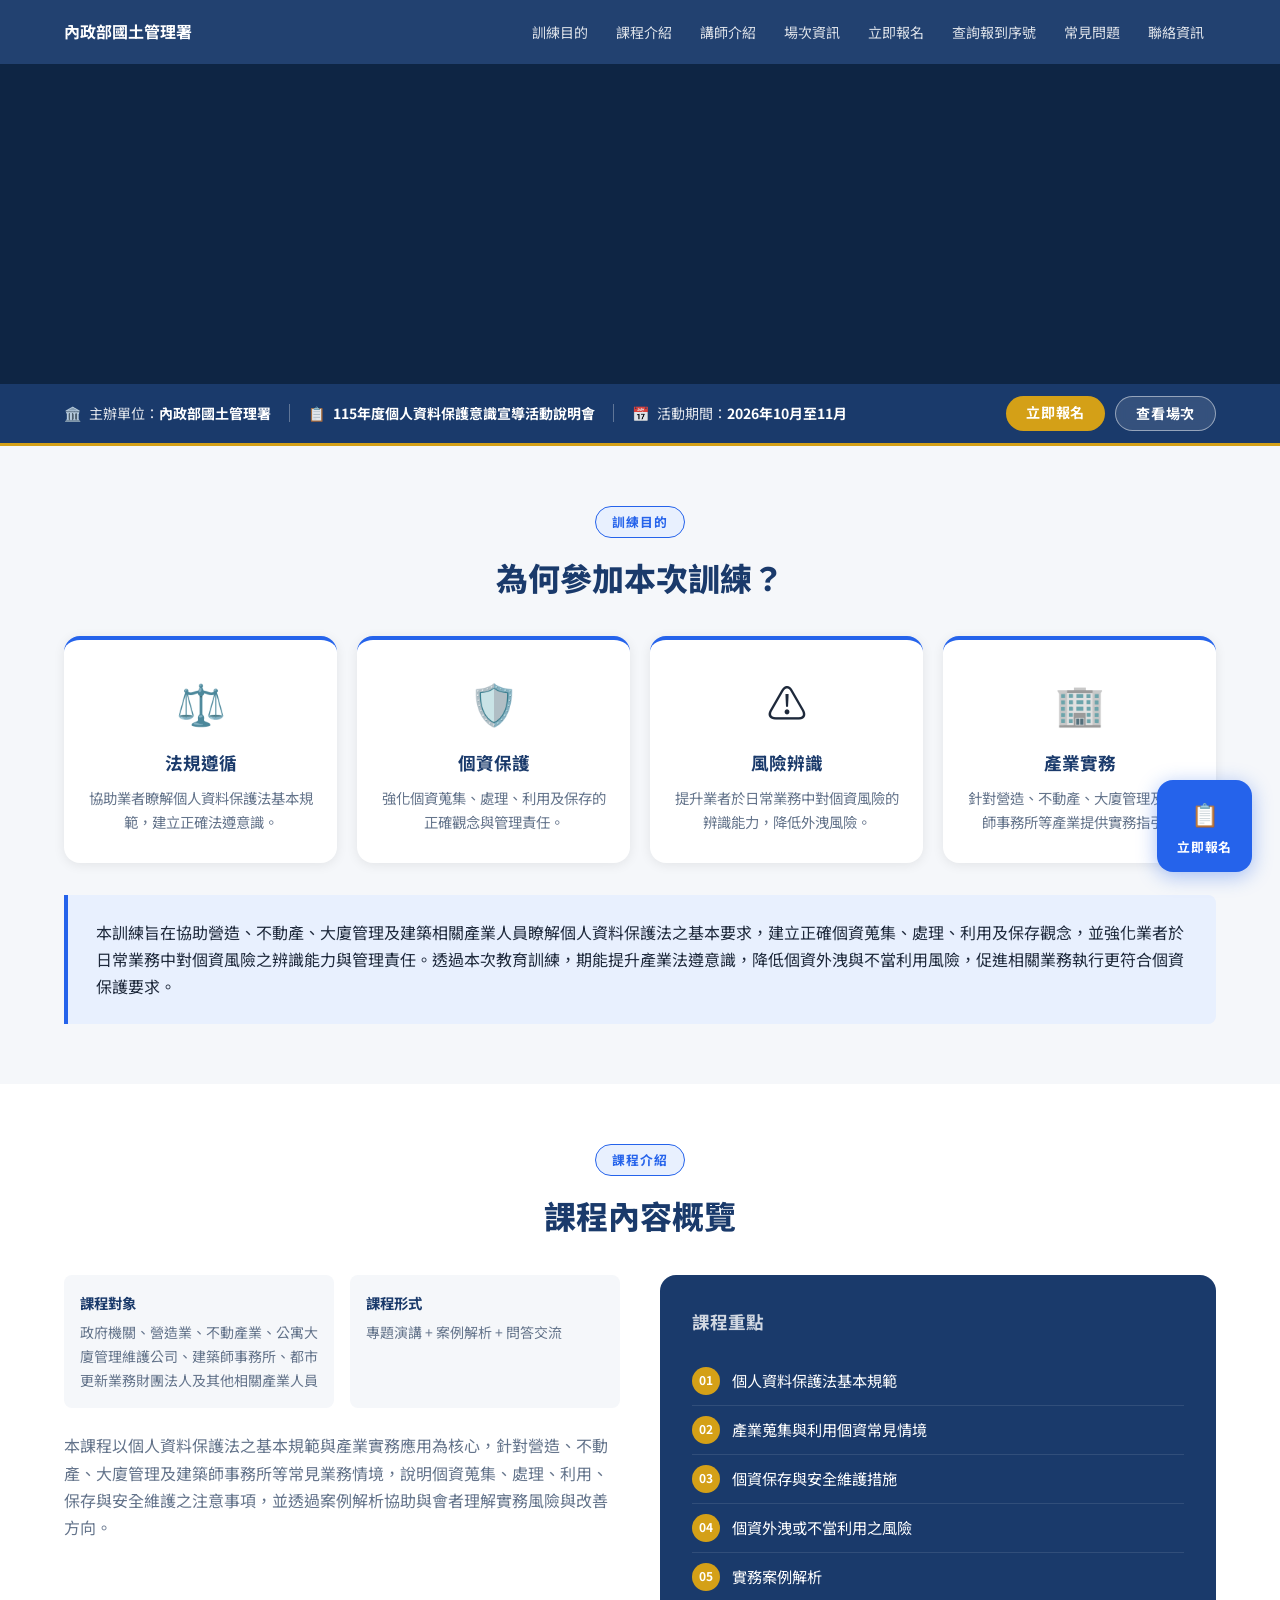
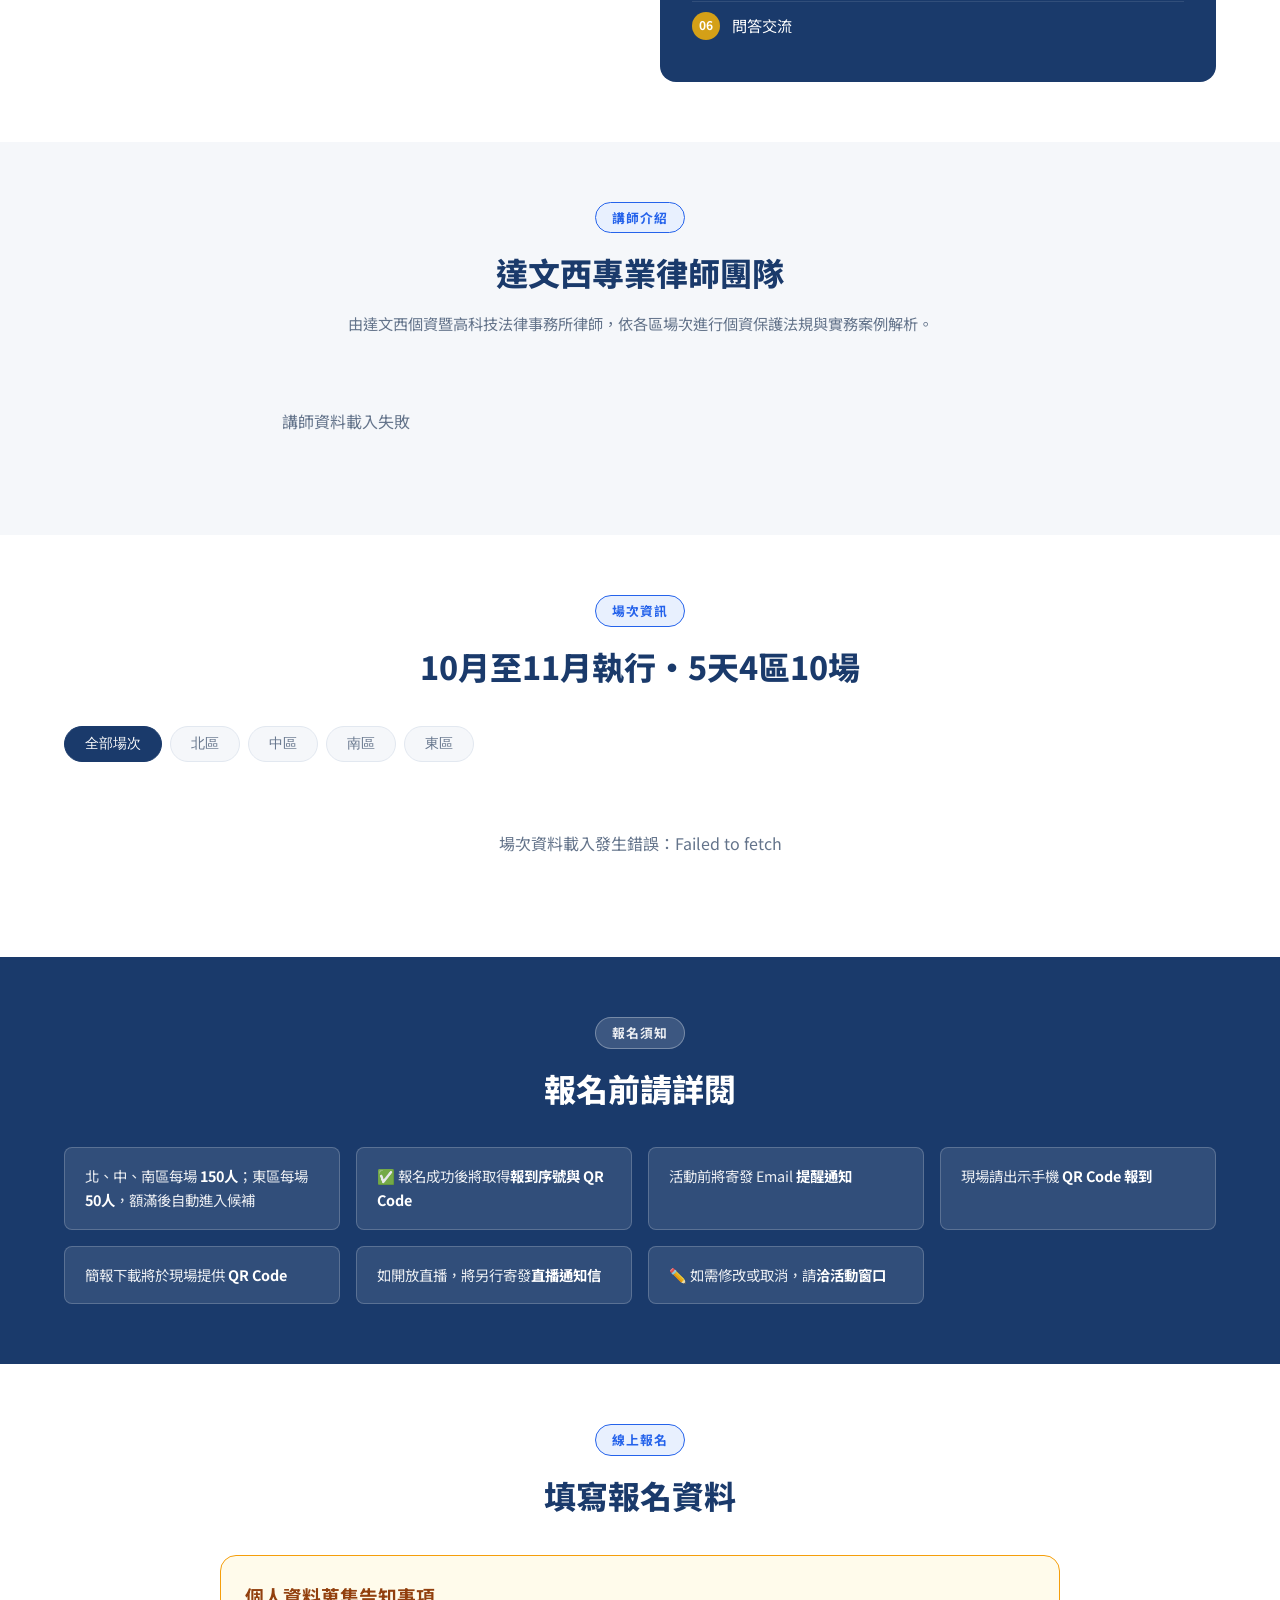
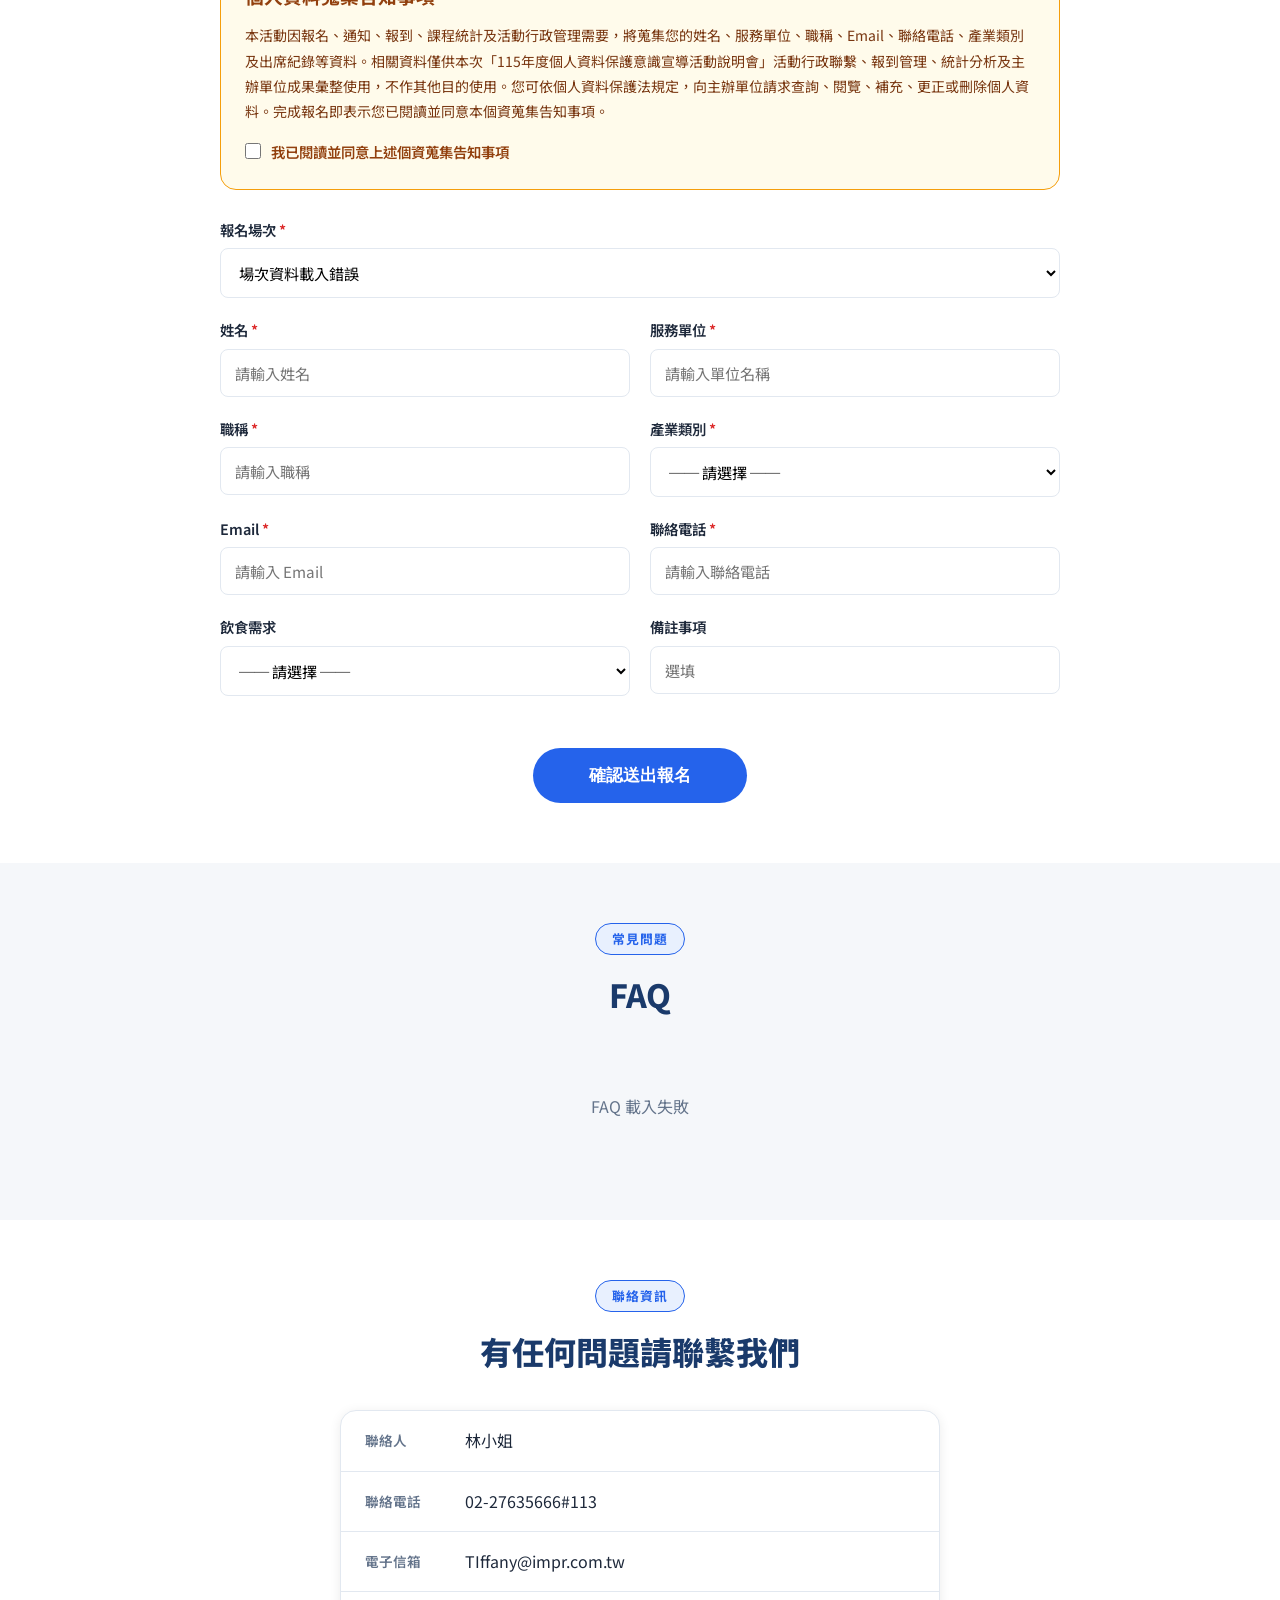
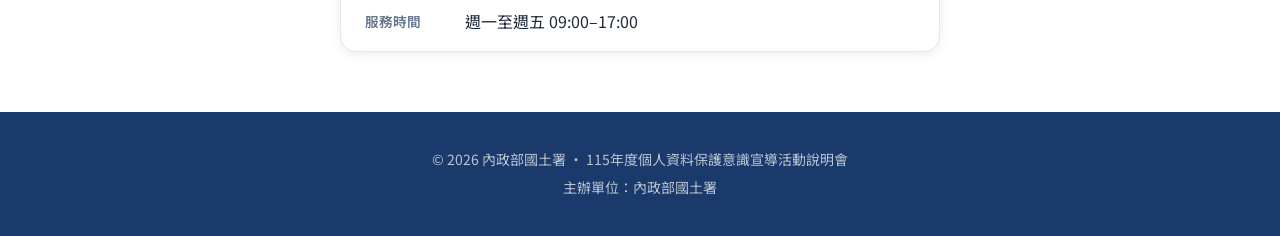
==== commit c769be0c: "Add government agency industry option" ====
--- a/index.html
+++ b/index.html
@@ -4,7 +4,7 @@
   <meta charset="UTF-8">
   <meta name="viewport" content="width=device-width, initial-scale=1.0">
   <title>內政部國土署 115年度個人資料保護意識宣導活動說明會</title>
-  <link rel="stylesheet" href="style.css?v=25">
+  <link rel="stylesheet" href="style.css?v=26">
   <script>
   // ── API module (inline) ──
   window.API = (function() {
@@ -145,7 +145,7 @@
         <div class="course-meta-grid">
           <div class="course-meta-item">
             <strong>課程對象</strong>
-            <p>營造業、不動產業、公寓大廈管理維護公司、建築師事務所、都市更新業務財團法人及其他相關產業人員</p>
+            <p>政府機關、營造業、不動產業、公寓大廈管理維護公司、建築師事務所、都市更新業務財團法人及其他相關產業人員</p>
           </div>
           <div class="course-meta-item">
             <strong>課程形式</strong>
@@ -290,6 +290,7 @@
             <label class="form-label required">產業類別</label>
             <select class="form-control" id="industryType" required>
               <option value="">── 請選擇 ──</option>
+              <option value="政府機關">政府機關</option>
               <option value="營造業">營造業</option>
               <option value="不動產業">不動產業</option>
               <option value="公寓大廈管理維護公司">公寓大廈管理維護公司</option>
@@ -418,6 +419,12 @@
   '王品媛': 'https://www.davinci.idv.tw/team/35',
   '林舒涵': 'https://www.davinci.idv.tw/team/37',
   '許斌': 'https://www.davinci.idv.tw/team/38'
+};
+
+const SPEAKER_PHOTOS = {
+  '孔德澔': 'speaker-kung.jpg',
+  '王品媛': 'speaker-wang.jpg',
+  '林舒涵': 'speaker-lin.jpg'
 };
 
 // ── 初始化 ──
@@ -682,8 +689,9 @@
     grid.innerHTML = speakers.map(s => {
       const name = String(s.speakerName || '').replace(/\s*律師\s*$/, '');
       const profileUrl = SPEAKER_PROFILE_URLS[name] || 'https://www.davinci.idv.tw/team';
-      const avatar = s.speakerPhotoUrl
-        ? `<img class="speaker-photo" src="${s.speakerPhotoUrl}" alt="${s.speakerName}" onerror="this.replaceWith(Object.assign(document.createElement('span'),{className:'speaker-avatar',textContent:'${name.charAt(0)}'}))">`
+      const photoUrl = s.speakerPhotoUrl || SPEAKER_PHOTOS[name] || '';
+      const avatar = photoUrl
+        ? `<img class="speaker-photo" src="${photoUrl}" alt="${s.speakerName}" onerror="this.replaceWith(Object.assign(document.createElement('span'),{className:'speaker-avatar',textContent:'${name.charAt(0)}'}))">`
         : `<span class="speaker-avatar" aria-hidden="true">${name.charAt(0)}</span>`;
       const schedule = (s.courseFocus || '').split('｜').filter(Boolean);
       return `
@@ -711,8 +719,9 @@
 
 function openSpeakerModal(s) {
   const name = String(s.speakerName || '').replace(/\s*律師\s*$/, '');
-  const modalAvatar = s.speakerPhotoUrl
-    ? `<img class="modal-photo" src="${s.speakerPhotoUrl}" alt="${s.speakerName}" onerror="this.replaceWith(Object.assign(document.createElement('span'),{className:'modal-avatar',textContent:'${name.charAt(0)}'}))">`
+  const photoUrl = s.speakerPhotoUrl || SPEAKER_PHOTOS[name] || '';
+  const modalAvatar = photoUrl
+    ? `<img class="modal-photo" src="${photoUrl}" alt="${s.speakerName}" onerror="this.replaceWith(Object.assign(document.createElement('span'),{className:'modal-avatar',textContent:'${name.charAt(0)}'}))">`
     : `<span class="modal-avatar" aria-hidden="true">${name.charAt(0)}</span>`;
   const content = `
     <div class="modal-speaker">
--- a/style.css
+++ b/style.css
@@ -295,7 +295,7 @@
 .speaker-card::before { content: ''; position: absolute; inset: 0 auto 0 0; width: 4px; background: linear-gradient(180deg, var(--primary-l), var(--accent)); }
 .speaker-card:hover { transform: translateY(-3px); box-shadow: var(--shadow-l); }
 .speaker-photo-wrap { flex-shrink: 0; }
-.speaker-photo { width: 90px; height: 90px; border-radius: 50%; object-fit: cover; border: 3px solid var(--primary-xl); }
+.speaker-photo { width: 90px; height: 90px; border-radius: 50%; object-fit: cover; object-position: center 22%; border: 3px solid var(--primary-xl); box-shadow: 0 8px 20px rgba(30, 64, 175, .16); }
 .speaker-avatar,
 .modal-avatar {
   display: inline-flex; align-items: center; justify-content: center; border-radius: 50%;
